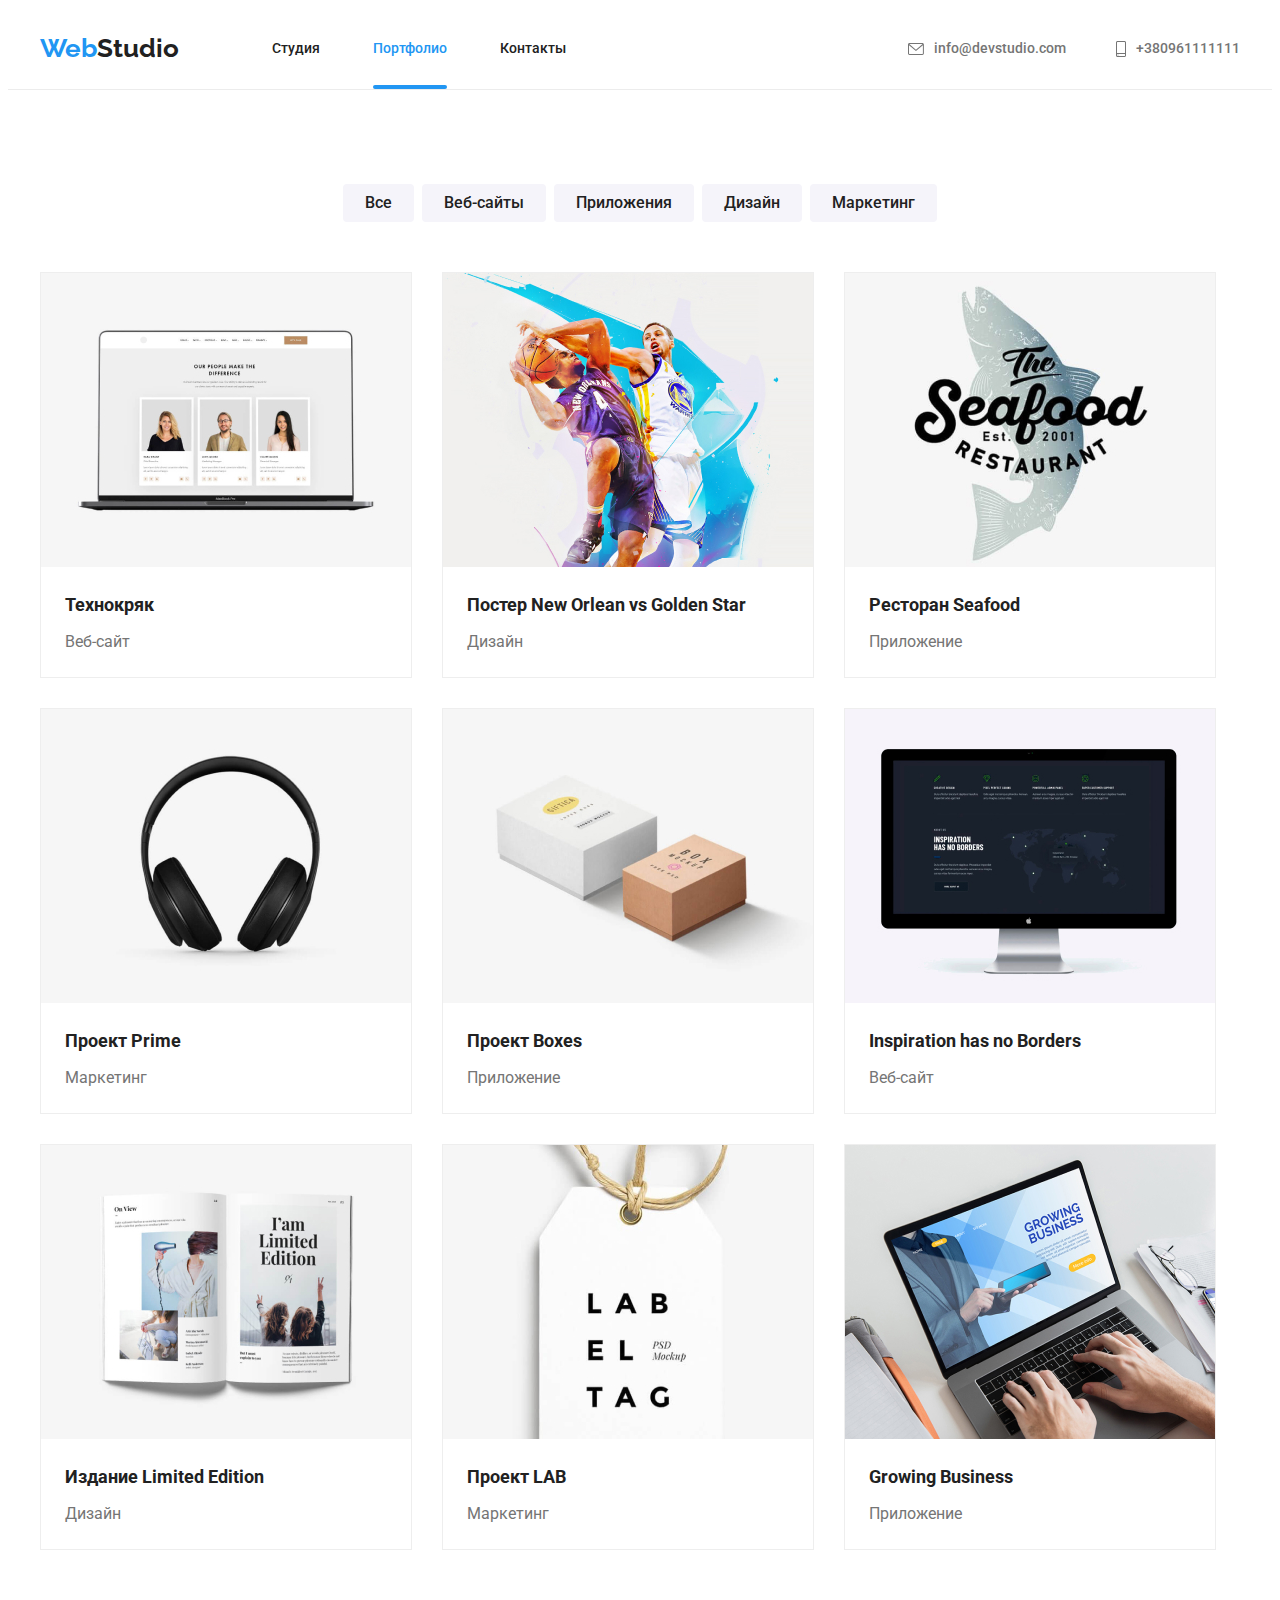
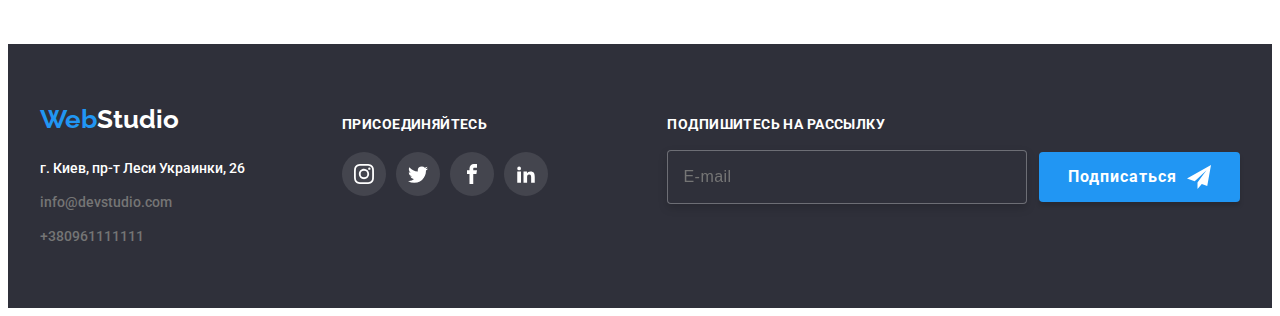
==== portfolio.html @ 66cafb32 "Исходные данные для ДЗ 7" ====
<!DOCTYPE html>
<html lang="en">
<head>
    <meta charset="UTF-8">
    <meta name="viewport" content="width=device-width, initial-scale=1.0">
    <title>Портфолио</title>
    <link 
      rel="stylesheet" href="https://cdnjs.cloudflare.com/ajax/libs/modern-normalize/1.0.0/modern-normalize.min.css"
      integrity="sha512-ISS7cAi1PEhQ8jnbJpJZMd29NlhNj4AWYyLOSp2CE/CsHxTCu+r+t0D2yoJudVrd0/8fTVPUVDzY5Tvli75u/g==" crossorigin="anonymous"
    />
    <link rel="preconnect" href="https://fonts.gstatic.com">
    <link href="https://fonts.googleapis.com/css2?family=Raleway:wght@700&family=Roboto:wght@400;500;700;900&display=swap" rel="stylesheet">
    <link rel="stylesheet" href="./css/style.css">
</head>
<body>
    <!--Шапка сайта с навигацией и контактной информацией-->
    <header class="header-type">
        <div class="container header-nav">
            <nav class="nav">    
                <a class="link-nostyle logo" href="./index.html">Web<span class="header-color">Studio</span></a> 
                 
              <ul class="ul-nostyle site-nav">
                  <li class="item"><a class="link-nostyle link-text" href="./index.html">Студия</a></li>
                  <li class="item"><a class="link-nostyle activ-page" href="#">Портфолио</a></li>
                  <li class="item"><a class="link-nostyle link-text" href="#">Контакты</a></li>
              </ul>
            </nav>
            <ul class="ul-nostyle contact-nav">
                <li class="item"><a class="link-nostyle contact-text" href="mailto:info@devstudio.com">
                                        <svg class="contact-icon" width=16 height=12>
                                           <use href="./images/symbol-defs.svg#icon-envelope"></use>
                                        </svg>
                                        <span>info@devstudio.com</span>    
                                  </a>
                </li>
                <li class="item"><a class="link-nostyle contact-text" href="tel:380961111111">
                                        <svg class="contact-icon" width=10 height=16>
                                          <use href="./images/symbol-defs.svg#icon-smartphone"></use>
                                       </svg>
                                            <span> +380961111111</span>
                                 </a>
                  </li>
             </ul>        
        </div>
  
      </header>
    <main>
        <!--Портфолио-->
        
      <section class="portfolio-cards">
          <div class="container">
               <h1 class="visually-hidden">Наше портфолио</h1>
               <ul class="ul-nostyle  filter-buttons">
                   <li class="filter-element"><button type="button" class="button secondary">Все</button></li>
                   <li class="filter-element"><button type="button" class="button secondary">Веб-сайты</button></li>
                   <li class="filter-element"><button type="button" class="button secondary">Приложения</button></li>
                   <li class="filter-element"><button type="button" class="button secondary">Дизайн</button></li>
                   <li class="filter-element"><button type="button" class="button secondary">Маркетинг</button></li>
               </ul>
        

               <ul class="ul-nostyle cards-container">
                   <li class="cards-element" >
                        <a href="#" class="cards-nostyle cards-link">
                          <div class="cards-position">
                           <img src="./images/portfolio/img01.jpg" alt="открытый ноутбук" width="370" height="294">               
                           <div class="overlay-portfolio">
                            <p class="cards-content">
                              Технокряк это современная площадка распространения коронавируса.
                              Компании используют эту платформу для цифрового шпионажа и атак на
                              защищенніе сервера конкурентов.
                            </p>
                           </div>
                       </div>  
                           <div class="cards-information">
                                <h2 class="title-text cards-title">Технокряк</h2>
                                <p class="cards-text">Веб-сайт</p>
                             </div>     
                        </a>
                    </li>



                    <li class="cards-element" >
                        <a href="#" class="cards-nostyle cards-link">
                          <div class="cards-position">
                            <img src="./images/portfolio/img02.jpg" alt="баскетболисты" width="370" height="294">                
                            <div class="overlay-portfolio">
                              <p class="cards-content">
                                Технокряк это современная площадка распространения коронавируса.
                                Компании используют эту платформу для цифрового шпионажа и атак на
                                защищенніе сервера конкурентов.
                              </p>
                             </div>
                         </div>               
                            <div class="cards-information">
                                 <h2 class="title-text cards-title">Постер New Orlean vs Golden Star</h2>
                                 <p class="cards-text">Дизайн</p>
                               </div>
                         </a>
                    </li>



                    <li class="cards-element" >
                        <a href="#" class="cards-nostyle cards-link">
                          <div class="cards-position">
                            <img src="./images/portfolio/img03.jpg" alt="картинка с рыбой" width="370" height="294">                
                            <div class="overlay-portfolio">
                              <p class="cards-content">
                                Технокряк это современная площадка распространения коронавируса.
                                Компании используют эту платформу для цифрового шпионажа и атак на
                                защищенніе сервера конкурентов.
                              </p>
                             </div>
                         </div>                              
                            <div class="cards-information">
                                  <h2 class="title-text cards-title">Ресторан Seafood</h2>
                                  <p class="cards-text">Приложение</p>
                               </div>
                        </a>
                    </li>

                    <li class="cards-element" >
                        <a href="#" class="cards-nostyle cards-link">
                          <div class="cards-position">
                            <img src="./images/portfolio/img04.jpg" alt="наушники" width="370" height="294">                
                            <div class="overlay-portfolio">
                              <p class="cards-content">
                                Технокряк это современная площадка распространения коронавируса.
                                Компании используют эту платформу для цифрового шпионажа и атак на
                                защищенніе сервера конкурентов.
                              </p>
                             </div>
                          </div>                          
                            <div class="cards-information">
                                  <h2 class="title-text cards-title">Проект Prime</h2>
                                  <p class="cards-text">Маркетинг</p>
                               </div>
                        </a>
                    </li>


                    <li class="cards-element" >
                        <a href="#" class="cards-nostyle cards-link">
                          <div class="cards-position">
                            <img src="./images/portfolio/img05.jpg" alt="коробочки" width="370" height="294">                
                            <div class="overlay-portfolio">
                              <p class="cards-content">
                                Технокряк это современная площадка распространения коронавируса.
                                Компании используют эту платформу для цифрового шпионажа и атак на
                                защищенніе сервера конкурентов.
                              </p>
                             </div>
                          </div>                  
                            <div class="cards-information">
                                <h2 class="title-text cards-title">Проект Boxes</h2>
                                <p class="cards-text">Приложение</p>
                             </div>
                        </a>
                    </li>

                    <li class="cards-element" >
                        <a href="#" class="cards-nostyle cards-link">
                           <div class="cards-position">
                            <img src="./images/portfolio/img06.jpg" alt="монитор" width="370" height="294">                
                            <div class="overlay-portfolio">
                              <p class="cards-content">
                                Технокряк это современная площадка распространения коронавируса.
                                Компании используют эту платформу для цифрового шпионажа и атак на
                                защищенніе сервера конкурентов.
                              </p>
                            </div>
                          </div>    
                            <div class="cards-information">
                                <h2 class="title-text cards-title">Inspiration has no Borders</h2>
                                <p class="cards-text">Веб-сайт</p>
                             </div>
                        </a>
                    </li>



                    <li class="cards-element" >
                       <a href="#" class="cards-nostyle  cards-link">
                          <div class="cards-position">
                            <img src="./images/portfolio/img07.jpg" alt="книга" width="370" height="294">                
                            <div class="overlay-portfolio">
                              <p class="cards-content">
                                Технокряк это современная площадка распространения коронавируса.
                                Компании используют эту платформу для цифрового шпионажа и атак на
                                защищенніе сервера конкурентов.
                              </p>
                            </div>
                          </div>              
                               <div class="cards-information">
                                   <h2 class="title-text cards-title">Издание Limited Edition</h2>
                                   <p class="cards-text">Дизайн</p>
                               </div>
                       </a>
                    </li>           
                    
                    <li class="cards-element" >
                        <a href="#" class="cards-nostyle cards-link">
                          <div class="cards-position">
                            <img src="./images/portfolio/img08.jpg" alt="бирка" width="370" height="294">                
                            <div class="overlay-portfolio">
                              <p class="cards-content">
                                Технокряк это современная площадка распространения коронавируса.
                                Компании используют эту платформу для цифрового шпионажа и атак на
                                защищенніе сервера конкурентов.
                              </p>
                            </div>
                          </div>    
                            <div class="cards-information">
                                <h2 class="title-text cards-title">Проект LAB</h2>
                                <p class="cards-text">Маркетинг</p>
                             </div>
                        </a>
                    </li>


                    <li class="cards-element" >
                        <a href="#" class="cards-nostyle cards-link">
                          <div class="cards-position">
                            <img src="./images/portfolio/img09.jpg" alt="клавиатура ноутбука" width="370" height="294">                
                            <div class="overlay-portfolio">
                              <p class="cards-content">
                                Технокряк это современная площадка распространения коронавируса.
                                Компании используют эту платформу для цифрового шпионажа и атак на
                                защищенніе сервера конкурентов.
                              </p>
                            </div>
                          </div>    
                            <div class="cards-information">
                                 <h2 class="title-text cards-title">Growing Business</h2>
                                 <p class="cards-text">Приложение</p>
                            </div>
                        </a>
                    </li>                
                          
               </ul>
            </div>
      </section>
    </main>
    <!--Подвал-->
    <footer class="footer-type">       
      <div class="container footer-contact">
        <div class="adress-container">
         <a  href="./index.html" class="link-footer logo logo-footer">Web<span class="footer-color">Studio</span></a>          
        
         <ul class="ul-nostyle">
           <li class="footer-element">
             <address>
               <a class="link-footer footer-text" href="#">г. Киев, пр-т Леси Украинки, 26</a>
             </address>        
           </li>
           <li class="footer-element">
             <a class="link-footer footer-contact-text" href="mailto:info@devstudio.com">info@devstudio.com</a>
           </li>
           <li class="footer-element">
             <a class="link-footer footer-contact-text" href="tel:380961111111">+380961111111</a>
           </li>
         </ul>
        </div>
        <div>
          <p class="footer-social-title">присоединяйтесь</p>
          <ul class="ul-nostyle social-list">
            <li class="social-element">
               <a href="#" class="link-nostyle social-button buton-footer">       
                 <svg class="buton-icon" >
                    <use href="./images/symbol-defs.svg#icon-instagram"></use>
                 </svg>              
               </a>
             </li>
            <li class="social-element">
                 <a href="#" class="link-nostyle social-button buton-footer">       
                   <svg class="buton-icon" >
                     <use href="./images/symbol-defs.svg#icon-twitter"></use>
                   </svg>              
                 </a>
             </li>
             <li class="social-element">
                 <a href="#" class="link-nostyle social-button buton-footer">       
                     <svg class="buton-icon" >
                        <use href="./images/symbol-defs.svg#icon-facebook"></use>
                     </svg>              
                </a>
             </li>
            <li class="social-element">
                 <a href="#" class="link-nostyle social-button buton-footer">       
                    <svg class="buton-icon" >
                       <use href="./images/symbol-defs.svg#icon-linkedin2"></use>
                     </svg>              
                 </a>
             </li>
          </ul>
        </div>
         <div class="mail-container">
          <p class="footer-mail-title">подпишитесь на рассылку</p>
          <form class="mail-list">
            <label for="email" class="email">
               <input class="mail-imput" type="email" name="email" id="email" placeholder="E-mail">
               
            </label>

            <button type="submit" class="button mail-button">
                        <span class="mail-button-text">Подписаться</span>
                        <svg class="mail-button-icon" width=24 height=24>
                          <use href="./images/symbol-defs.svg#send"></use>
                       </svg>
                      
            </button>
          </form>
        </div>
    </div>
     
    </footer>   
    
</body>
</html>
---- css/style.css ----
:root {
    /* CSS переменніе к тексту */
    --primary-text-color: #757575;
    --title-text-color: #212121;
    --accent-text-color: #2196F3;
    /* CSS переменніе к фону */
    --primary-color: #ffffff;
    --secondary-color: #F5F4FA;
    --hero-footer-color: #2f303a;   
    /* переменніе к шрифту */
    --primary-font: Roboto;
    --logo-font: Raleway;
    --reserve-font: sans-serif;
    --cubic: cubic-bezier(0.4, 0, 0.2, 1);
}
body {
    background-color: var(--primary-color);

    font-family: var(--primary-font), var(--reserve-font);
    font-weight: 400;
    font-size: 14px;
    line-height: 1.72;

    color: var(--primary-text-color);
}
                /* Отмена стилей списка */
.ul-nostyle {
    list-style: none;
    margin: 0;
    padding: 0;
}
                /* Отмена стилей ссілок */
.link-nostyle,
.link-footer {
    display: inline-block;
    text-decoration: none;
    margin: 0;
    padding: 0;

    transition: color 250ms var(--cubic), background-color 250ms var(--cubic);
 

    font-weight: 500;
    font-size: 14px;
    line-height: 1.14;
}
.link-nostyle:hover,
.link-nostyle:focus,
.link-footer:hover,
.link-footer:focus {
    color: var(--accent-text-color);
}

.link-nostyle {
    display: flex;
    align-items: center;
   
}

.cards-nostyle {
    text-decoration: none;
    color: var(--primary-text-color);
}


                /* Оформление цвета ссілки активной страниці */
.activ-page {
    color: var(--accent-text-color);
    padding: 32px 0;
}
.item .activ-page {
    position: relative;
}
.activ-page::after {
   
    position: absolute;
    bottom: 0;
    content: "";
    height: 4px;
    width: 100%;
    border-radius: 2px;
    
    background: var(--accent-text-color);
}
                /* Оформление логотипа */
.logo {
    margin-right: 93px;
    padding-top: 25px;
    padding-bottom: 25px; 
    font-weight: 700;
    font-size: 26px;
    line-height: 1.2;
    font-family: var(--logo-font),var(--reserve-font);
    color: var(--accent-text-color);
}
.logo-footer {
    padding-top: 0px;
    padding-bottom: 0px; 
    margin-bottom: 20px;
}

.header-color {
    color: var(--title-text-color);
}
.footer-color {
    color: var(--primary-color);
}
                /* Оформление header and footer */
.header-type {
    border-bottom: 1px solid #ececec;
    background-color: var(--primary-color);
}
.link-text {
    padding: 32px 0px;
    color: var(--title-text-color);
}
.contact-text {
    padding: 32px 0px;
    color:var(--primary-text-color)
}
.footer-contact-text {
    color:var(--primary-text-color)
}
.footer-type,
.hero-type  {
    background-color: var(--hero-footer-color);
}
.footer-type {
    padding: 60px 0px;
}
.footer-text {
    color: var(--primary-color);
}
address { font-style: normal; }

.footer-element {
    margin-bottom: 10px;
}
.footer-element:last-child {
    margin-bottom: 0px;
}

.item .link-text {
    position: relative;
}

.link-text:after {
    position: absolute;
    content: "";
    width: 100%;
    height: 4px;
    border-radius: 2px;
    left: 0;
    bottom: 0;
    background-color: var(--accent-text-color);
    transform: scale(0);
    transition: transform 250ms var(--cubic);
    /* opacity: 0; */
}
.link-text:hover::after,
.link-text:focus::after{
    transform: scale(1);
    /* opacity: 1; */
}

.mail-list {
    display: flex;
    align-items: center;
}
.email {
    display: flex;
    height: 50px;
    width: 360px;
    margin-right: 12px;
    align-items: center;
}
.mail-imput {
    height: 100%;
    width: 100%;
    margin: 0;
    padding-left: 15px;

    font-size: 16px;
    line-height: 1.25;
    letter-spacing: 0.03em;
    background-color: var(--hero-footer-color);
    border: 1px solid rgba(255, 255, 255, 0.3);
    border-radius: 4px;
    filter: drop-shadow(0px 4px 4px rgba(0, 0, 0, 0.15));
    color: rgba(255, 255, 255, 0.6);
}


/* Оформление заголовков */
.title-text {
    margin-top: 0px;
    margin-bottom: 0px;
    color: var(--title-text-color);
}
.container {
    margin: 0px auto; 
    padding: 0px 15px;

    width: 1200px;
}
img {
    display: block;
}

/* button CSS */
.button {
    display: inline-block;
    border: none;
    border-radius: 4px;
    font-family: inherit;
    color: #000000;
    background-color: var(--primary-color);
    transition: background-color 250ms var(--cubic), color 250ms var(--cubic),
    box-shadow 250ms var(--cubic);
    
}
.button.primary {

   padding: 10px 32px;
   
   
    background-color: var(--accent-text-color);

    font-weight: 700;
    font-size: 16px;
    line-height: 1.88;
    letter-spacing: 0.06em;

    color: var(--primary-color);
}
.button.secondary {
    padding: 6px 22px;
   background-color: var(--secondary-color);

   font-weight: 500;
   font-size: 16px;
   line-height: 1.62;

   text-align: center;

   color: var(--title-text-color);
}
.button:hover,
.button:focus {
    cursor: pointer;
    box-shadow: 0px 3px 1px rgba(0, 0, 0, 0.1),
    0px 1px 2px rgba(0, 0, 0, 0.08),
    0px 2px 2px rgba(0, 0, 0, 0.12);
    background-color: var(--accent-text-color);
    color: var(--primary-color);
}
.button.mail-button {
   display: flex;
   height: 50px;
   align-items: center;
    padding:0 29px;

    color: var(--primary-color);
    font-weight: 700;
    font-size: 16px;
    line-height: 1.88;
    letter-spacing: 0.06em;

    background-color: var(--accent-text-color);
    box-shadow: 0px 4px 4px rgba(0, 0, 0, 0.15);
    border-radius: 4px;
}

.mail-button-text {
    margin-right: 10px;
}
.mail-button-icon {
    fill: currentColor;
}



 /*Оформление сраниці Студия  */

 .hero-type {
     padding: 200px 0px;

    text-align: center;
   }
   
.hero-text {
    margin-top: 0;
    margin-bottom: 30px;

    font-weight: 900;
    font-size: 44px;
    line-height: 1.36;
    letter-spacing: 0.06em;
    text-transform: uppercase;
    color: var(--primary-color);

}
.overlay {
    height: 600px;
    max-width: 1600px;
    margin-left: auto;
    margin-right: auto;

    background-image: linear-gradient(
                         to right,
                         rgba(47,48,58, 0.4),
                         rgba(47, 48, 58, 0.4)
                         ),
                        url(../images/comando.jpg);

    background-repeat: no-repeat;
    background-position: center;
    background-size: cover;
}
.skils-type, 
.task-type {
    background-color: var(--primary-color);
}
.skils-type {
    padding: 94px 0px;
}
.task-type {
    padding-bottom: 94px;

}
.skils-title {
    margin-bottom: 10px;
    font-weight: 700;
    font-size: 14px;
    line-height: 1.14;

    text-transform: uppercase;
}
.task-img {
    position: relative;
   
}
.task-name {
    position: absolute;
    bottom: 0;
    left: 0;

    display: flex;
    height: 70px;
    width: 100%;
    margin: 0;
    padding: 0;
    justify-content: center;
    align-items: center;

    font-weight: 700;
    font-size: 14px;
    line-height: 1.143;
    letter-spacing: 0.03em;
    text-transform: uppercase;
    background-color: rgba(47, 48, 58, 0.8);
    color: var(--primary-color);
}

.task-title,
.person-title,
.clients-title {
    margin-bottom: 50px;
    text-align: center;

    font-weight: 700;
    font-size: 36px;
    line-height: 1.17;
    
}
.person-type {
    padding: 94px 0px;

    background-color: var(--secondary-color);
    
}

.name-text {
    margin-bottom: 10px;
    text-align: center;


    font-weight: 500;
    font-size: 16px;
    line-height: 1.19;

}
.person-work {
    margin-top: 0px;
    margin-bottom: 16px;

    text-align: center;

    font-size: 16px;
    line-height: 19px;
}

.visually-hidden {
    position: absolute;
    clip: rect(0 0 0 0);
    width: 1px;
    height: 1px;
    margin: -1px;

}
.nav {
display: flex;
align-items: center;
}
.site-nav .item {
    display: inline-block;
    margin-right: 50px;
}

.site-nav .item:last-child {
    margin-right: 0px;
}
.contact-nav {
    display: flex;
}
.contact-nav .item {
    margin-right: 50px;
}
.contact-nav .item:last-child {
    margin-right: 0px;
}

.header-nav {
    display: flex;
    align-items: center;
    justify-content: space-between;
}
.skils-text {
    margin: 0;
    letter-spacing: 0.03em;
}
.skils-container,
.task-list,
.person-list,
.list-clients {
    display: flex;
    justify-content: center;
}

.skils-element {
width: 270px;
margin-right: 30px;
}
.skils-element:last-child {
    margin-right: 0px;
}
.skils-element::before {
    display: block;
    content: "";
    height: 120px;
    margin-bottom: 30px;
    border-radius: 4px;
    background: var(--secondary-color);
    background-size: 70px;
    background-repeat: no-repeat;
    background-position: center;
   
}
.skils-element:nth-child(1)::before {
    background-image: url(../images/icons/antenna.svg);
}
.skils-element:nth-child(2)::before {
    background-image: url(../images/icons/clock.svg);
}
.skils-element:nth-child(3)::before {
    background-image: url(../images/icons/diagram.svg);
}
.skils-element:nth-child(4)::before {
    background-image: url(../images/icons/astronaut.svg);
}
.task-element {
    width: 370;
    margin-right: 30px;
}
.task-element:last-child {
    margin-right: 0px;
}
.person-information {
    padding: 30px 32px;
}
.person-element {
    width: 270px;
    margin-right: 30px;

    box-shadow: 0px 1px 3px rgba(0, 0, 0, 0.12),
                0px 1px 1px rgba(0, 0, 0, 0.14),
                0px 2px 1px rgba(0, 0, 0, 0.2);
    border-radius: 0px 0px 4px 4px;
    background-color: var(--primary-color);
}
.person-element:last-child {
    margin-right: 0px; 
}
.regular-clients {
    padding-top: 94px;
    padding-bottom: 94px;
    background-color: var(--primary-color);
}
.item-clients {
    display: flex;

    width: 170px;
    height: 90px;
    margin-right: 30px;
    border: 1px solid #AFB1B8;
    transition: border 250ms var(--cubic);
    
    color: #AFB1B8;
    border-radius: 4px;
}
.item-clients:last-child {
    margin-right: 0px;
}
.item-clients:hover,
.item-clients:focus {
    cursor: pointer;
    border: 1px solid var(--accent-text-color);
    color: var(--accent-text-color);
}
.logo-tipe {

    display: flex;
    justify-content: center;
    align-items: center;
    margin: 0px;
    padding: 0px;
    width: 100%;
    height: 100%;

    color: currentColor;    
}

.clients-logo,
.clients-logo:hover {
    fill: currentColor;
}


/* Оформление Портфолио */

.portfolio-cards {
    padding: 94px 0;
}

.cards-title {
    margin: 0px;
    padding: 0px;
    margin-bottom: 4px;

    font-weight: 700;
    font-size: 18px;
    line-height: 2.0;

}
.cards-text {
    margin: 0px;
    padding: 0px;

    font-size: 16px;
    line-height: 1.88;
}
.filter-buttons {
    display: flex;
    justify-content: center;
    margin-bottom: 50px;
}
.filter-element {
    margin-right: 8px;
}
.filter-element:last-child {
    margin-right: 0px;
}
.cards-container {
    display: flex;
    flex-wrap: wrap;
}
.cards-element {
    width: 370px;
    margin-right: 30px;
    margin-bottom: 30px;

    border: 1px solid #eeeeee;
    transition: box-shadow 250ms var(--cubic);

}
.cards-element:nth-child(3n) {
    margin-right: 0px;
}
.cards-element:nth-last-child(-n+3) {
    margin-bottom: 0px;
}

.cards-link {
    display: block;
    width: 100%;
    height: 100%;
}

.cards-element:hover,
.cards-nostyle.cards-link:focus {
    box-shadow: 0px 1px 1px rgba(0, 0, 0, 0.12),
                0px 4px 4px rgba(0, 0, 0, 0.06),
                1px 4px 6px rgba(0, 0, 0, 0.16);
    
}




.cards-information {
    padding: 20px 24px;
}

.cards-position {
    position: relative;
    overflow: hidden;
}

.overlay-portfolio {
    position: absolute;

  top: 0;
  left: 0;
    width: 100%;
    height: 100%;
    background-color:rgba(33, 150, 243, 0.9);
    transform: translateY(100%);
    transition: transform 250ms var(--cubic);
}

.cards-content {
    position: absolute;
    top: 0;
    left: 0;
    margin: 0;
    padding: 63px 24px;
  
    font-weight: 400;
    font-size: 18px;
    line-height: 1.556;
    letter-spacing: 0.03em;
    color: var(--primary-color);

}

.cards-element:hover .overlay-portfolio,
.cards-nostyle.cards-link:focus .overlay-portfolio {
    opacity: 1;
    transform: translateY(0);
}


/* кнопки соцсетей */
.social-content,
.social-list  {
    display: flex;
}
.social-button {
    display: flex;
    justify-content: center;
    align-items: center;
    padding: 0px;
    cursor: pointer;
    border: none;
    height: 100%;
    width: 100%;
    border-radius: 50%;
   color: #AFB1B8;
    background-color: var(--primary-color);
    fill: #AFB1B8;

}
.social-element {
    display: flex;
    margin-right: 10px;
    height: 44px;
    width: 44px;
}
.social-element:last-child {
    margin-right: 0px;
}
.buton-icon {
    width: 20px;
    height: 20px;
    fill: currentColor;
}
 .social-button:hover,
 .social-button:focus {
     color: var(--primary-color);
     background-color: var(--accent-text-color);
 }
 
 /* иконки почті и телефона */
 .contact-icon {
     margin-right: 10px;
     fill: currentColor;
 }
 /* Иконки футера */

 .adress-container {
     margin-right: 70px;
 }
 .mail-container {
     margin-left: auto;
 }
 .footer-contact {
     display: flex;
 }
 .footer-social-title,
 .footer-mail-title    {
     margin: 12px 0px 20px;

    font-weight: 700;
    font-size: 14px;
    line-height: 1.143;
    letter-spacing: 0.03em;
    text-transform: uppercase;

    color: var(--primary-color);
     
 }
 .buton-footer {  
     background-color: rgba(255, 255,255, .1);
     color: var(--primary-color);
 }

 /* Окно рассылки */




 /* Модальное окно и бекдроп */


.backdrop {
    position: fixed;
    top: 0;
    left: 0;
    height: 100%;
    width: 100%;
    opacity: 1;
    background-color: rgba(0, 0, 0, 0.2);
    transition: opacity 250ms var(--cubic);

}
.backdrop.is-hidden {
    opacity: 0;
    pointer-events: none;
}
.backdrop .is-hidden .modal {
    transform: translate(-50%, -50%) scale(0.6);
}
.modal {
    position: absolute;
    left: 50%;
    top: 50%;

    width: 528px;
    height: 581px;
    padding: 40px;

    border-radius: 4px;
    box-shadow:  0px 1px 3px rgba(0, 0, 0, 0.12),
                 0px 1px 1px rgba(0, 0, 0, 0.14), 
                 0px 2px 1px rgba(0, 0, 0, 0.2);;
    background-color: var(--primary-color);
    transform: translate(-50%, -50%) scale(1);
    transition: transform 250ms var(--cubic);
    
}
.apply-form {
    width: 100%;
    /* border: 1px solid tomato; */
    margin-left: auto;
    margin-right: auto;
}
.form-field {
    display: flex;
    flex-direction: column;
    margin-bottom: 10px;
    width: 100%;
  
}
.form-field input {
    width: 100%;
    margin: 0;
    padding: 12px 16px 12px 42px;
    border: 1px solid rgba(33, 33, 33, 0.2);
    border-radius: 4px;
    transition:  border 250ms var(--cubic);
}
textarea {
    resize: none;
}

.form-field textarea {
    width: 100%;
    margin: 0;
    padding: 12px 16px;
    border: 1px solid rgba(33, 33, 33, 0.2);
    border-radius: 4px;
}

.entry-field {
    position: relative;
}
.field-icon {
    position: absolute;
    left: 12px;
    top: 50%;
    transform: translateY(-50%);
    width: 18px;
    height: 18px;
    fill: currentColor;
    transition:  fill 250ms var(--cubic);
}
.form-field input:hover,
.form-field input:focus,
.form-field textarea:hover,
.form-field textarea:focus {
    cursor: pointer;
    border: 1px solid var(--accent-text-color);

}
.form-field input:hover+.field-icon,
.form-field input:focus+.field-icon {
    fill: var(--accent-text-color);
}
/* Оформление  чекбокса */


.contract-link {
    color: var(--accent-text-color);
}

.checkbox-container{
    display: flex;
    position: relative;
    margin-top: 20px;
    margin-bottom: 30px;
}
.checkbox {
    position: absolute;
    /* -webkit-appearance: none;
    -moz-appearance: none;
    appearance: none; */
    width: 1px;
    height: 1px;
    margin: -1px;
    border: 0;
    padding: 0;
    clip: rect(0 0 0 0);
    overflow: hidden;
}
.label {
    display: flex;
    margin-left: auto;
    margin-right: auto;
    padding-left: 8px;
}
/* .checkbox:focus+.label::after, */
.label::after {
    position: absolute;
    left: 12px;
    top: 50%;  
    transform: translateY(-50%);
    content: "";
    width: 16px;
    height:16px;
    background-color: var(--primary-color);
    border: 2px solid var(--title-text-color);
    border-radius: 4px;
}
.checkbox:checked+.label::after,
.checkbox:checked:focus+.label::after {
    background-color: var(--accent-text-color);
    border: var(--accent-text-color);
    background-image: url(../images/icons/icon-check.svg);
    background-size: contain;
    background-origin: border-box;
}

.checkbox:focus+.label::after {
     border: 2px solid var(--accent-text-color);
}

/*  END Оформление  чекбокса END */


.modal-title {
    margin: 0 0 12px ;
    font-weight: 700;
    font-size: 20px;
    line-height: 1.15;
    text-align: center;
    letter-spacing: 0.03em;
    color: var(--title-text-color);

}
.label-text {
    margin-bottom: 4px;
    font-size: 12px;
    line-height: 1.167;
    letter-spacing: 0.01em;
}
textarea::placeholder {
    color: rgba(117, 117, 117, 0.5);
}

.form-button {
    margin-left: auto;
    margin-right: auto;
    padding: 10px 55px;

    font-weight: 700;
    font-size: 16px;
    line-height: 1.875;
    letter-spacing: 0.06em;

    box-shadow: 0px 4px 4px rgba(0, 0, 0, 0.15);
    background-color: var(--accent-text-color);
    color: var(--primary-color);

}
.button.form-button:hover,
.button.form-button:focus {
    background-color: #188CE8;
}


/* Кнопка модального окна */

.modal-button {
    position: absolute;
    top: 8px;
    right: 8px;
    display: flex;
    justify-content: center;
    align-items: center;
    padding: 0px;
    transition: color 250ms var(--cubic), border 250ms var(--cubic);

    cursor: pointer;
    width: 31px;
    height: 31px;
    border: 1px solid rgba(0, 0, 0, 0.1);
    border-radius: 50%;
    color: var(--title-text-color);
    background-color: var(--primary-color);
}

.modal-button:hover,
.modal-button:focus {
  
   color: var(--accent-text-color);
}
.cross,
.cross :hover {
    fill: currentColor;
}

/* #icon-check--- id для галочки  */
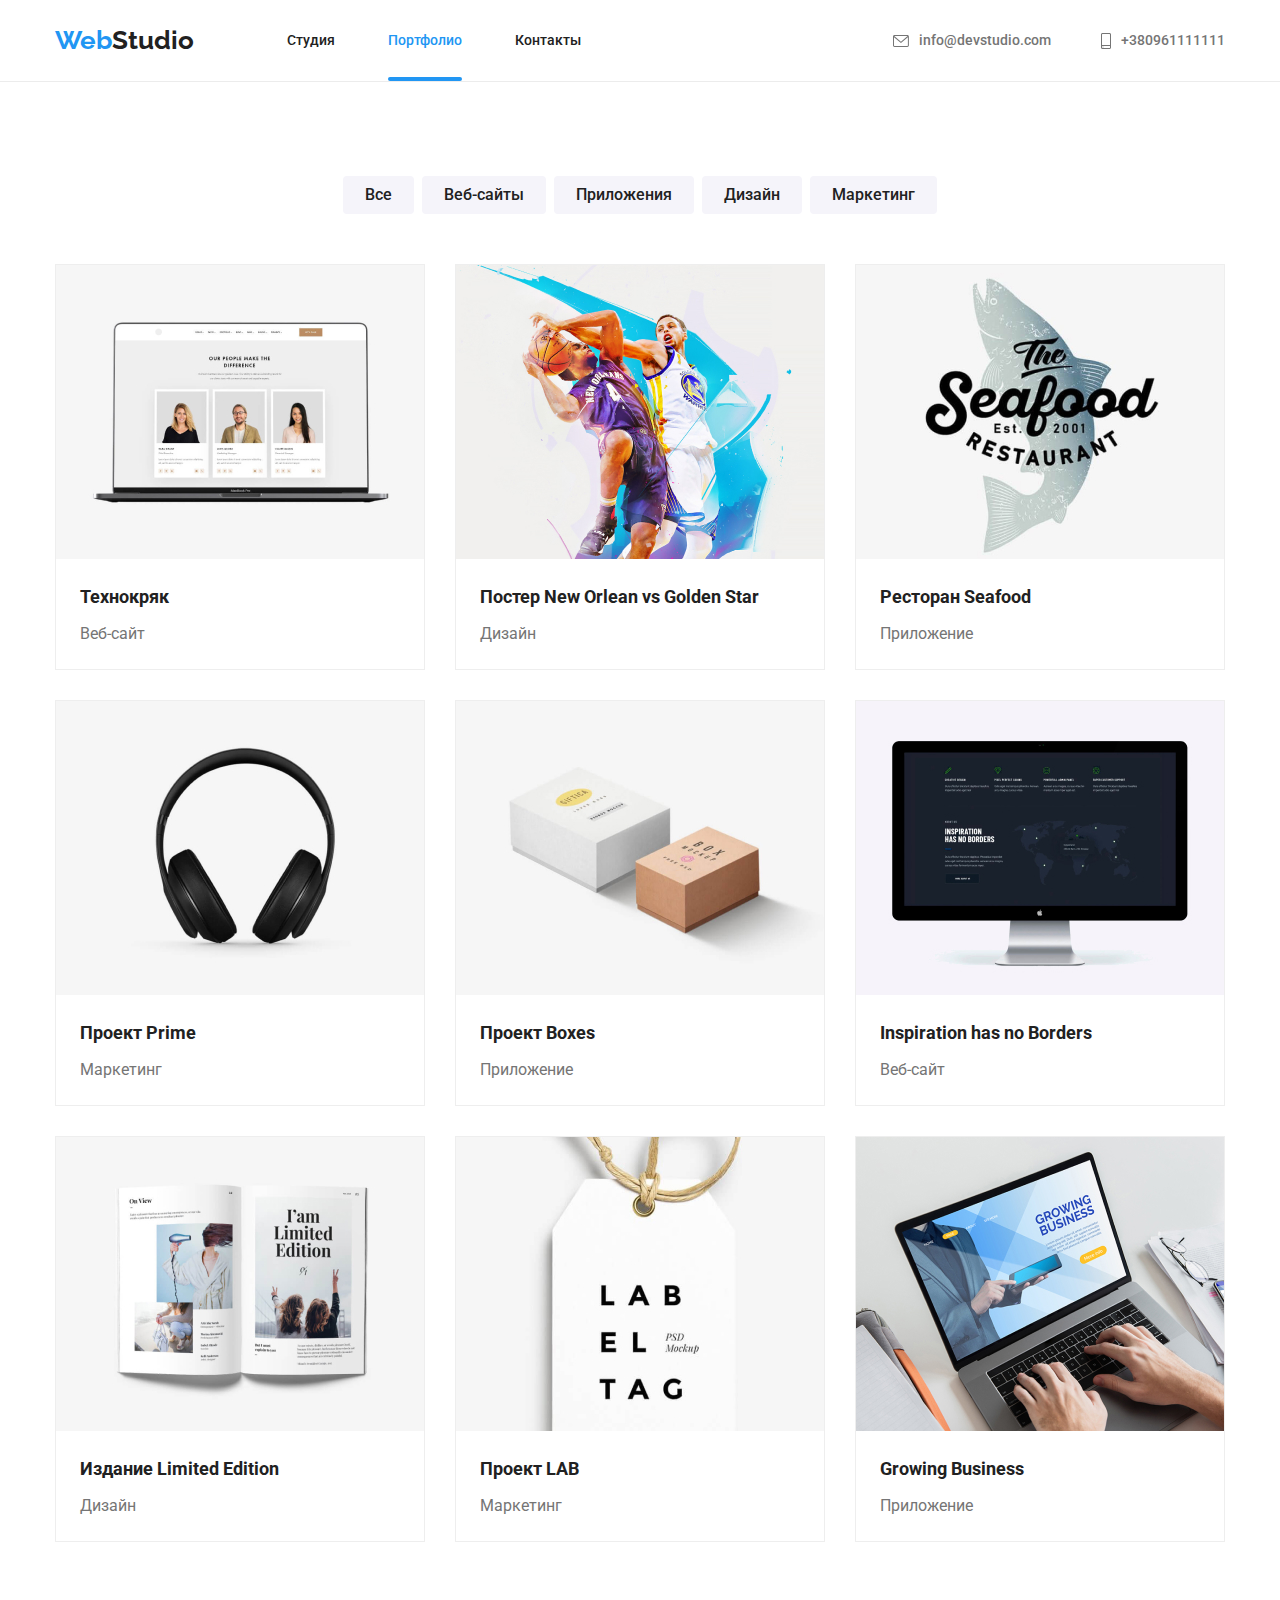
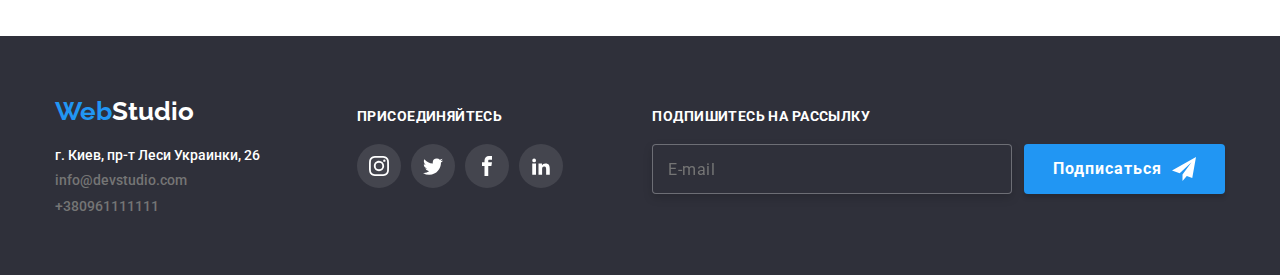
==== commit be6486dc: "Нарезает scss файлы" ====
--- a/portfolio.html
+++ b/portfolio.html
@@ -4,13 +4,13 @@
     <meta charset="UTF-8">
     <meta name="viewport" content="width=device-width, initial-scale=1.0">
     <title>Портфолио</title>
-    <link 
+    <!-- <link 
       rel="stylesheet" href="https://cdnjs.cloudflare.com/ajax/libs/modern-normalize/1.0.0/modern-normalize.min.css"
       integrity="sha512-ISS7cAi1PEhQ8jnbJpJZMd29NlhNj4AWYyLOSp2CE/CsHxTCu+r+t0D2yoJudVrd0/8fTVPUVDzY5Tvli75u/g==" crossorigin="anonymous"
-    />
+    /> -->
     <link rel="preconnect" href="https://fonts.gstatic.com">
     <link href="https://fonts.googleapis.com/css2?family=Raleway:wght@700&family=Roboto:wght@400;500;700;900&display=swap" rel="stylesheet">
-    <link rel="stylesheet" href="./css/style.css">
+    <link rel="stylesheet" href="./css/main.min.css">
 </head>
 <body>
     <!--Шапка сайта с навигацией и контактной информацией-->
--- a/css/main.min.css
+++ b/css/main.min.css
@@ -0,0 +1,2 @@
+/*! modern-normalize v1.0.0 | MIT License | https://github.com/sindresorhus/modern-normalize */*,*::before,*::after{-webkit-box-sizing:border-box;box-sizing:border-box}:root{-moz-tab-size:4;-o-tab-size:4;tab-size:4}html{line-height:1.15;-webkit-text-size-adjust:100%}body{margin:0}body{font-family:system-ui,-apple-system,"Segoe UI",Roboto,Helvetica,Arial,sans-serif,"Apple Color Emoji","Segoe UI Emoji"}hr{height:0;color:inherit}abbr[title]{-webkit-text-decoration:underline dotted;text-decoration:underline dotted}b,strong{font-weight:bolder}code,kbd,samp,pre{font-family:ui-monospace, SFMono-Regular, Consolas, 'Liberation Mono', Menlo, monospace;font-size:1em}small{font-size:80%}sub,sup{font-size:75%;line-height:0;position:relative;vertical-align:baseline}sub{bottom:-0.25em}sup{top:-0.5em}table{text-indent:0;border-color:inherit}button,input,optgroup,select,textarea{font-family:inherit;font-size:100%;line-height:1.15;margin:0}button,select{text-transform:none}button,[type='button'],[type='reset'],[type='submit']{-webkit-appearance:button}::-moz-focus-inner{border-style:none;padding:0}:-moz-focusring{outline:1px dotted ButtonText}:-moz-ui-invalid{box-shadow:none}legend{padding:0}progress{vertical-align:baseline}::-webkit-inner-spin-button,::-webkit-outer-spin-button{height:auto}[type='search']{-webkit-appearance:textfield;outline-offset:-2px}::-webkit-search-decoration{-webkit-appearance:none}::-webkit-file-upload-button{-webkit-appearance:button;font:inherit}summary{display:list-item}.ul-nostyle{list-style:none;margin:0;padding:0}img{display:block}.link-nostyle{display:inline-block;text-decoration:none;margin:0;padding:0;-webkit-transition:color 250ms cubic-bezier(0.4, 0, 0.2, 1),background-color 250ms cubic-bezier(0.4, 0, 0.2, 1);transition:color 250ms cubic-bezier(0.4, 0, 0.2, 1),background-color 250ms cubic-bezier(0.4, 0, 0.2, 1);font-weight:500;font-size:14px;line-height:1.14}.link-nostyle:hover,.link-nostyle:focus{color:#2196F3}.link-footer{display:-webkit-box;display:-ms-flexbox;display:flex;-webkit-box-align:center;-ms-flex-align:center;align-items:center;text-decoration:none;margin:0;padding:0;-webkit-transition:color 250ms cubic-bezier(0.4, 0, 0.2, 1),background-color 250ms cubic-bezier(0.4, 0, 0.2, 1);transition:color 250ms cubic-bezier(0.4, 0, 0.2, 1),background-color 250ms cubic-bezier(0.4, 0, 0.2, 1);font-weight:500;font-size:14px;line-height:1.14}.link-footer:hover,.link-footer:focus{color:#2196F3}.cards-nostyle{text-decoration:none;color:#757575}body{font-family:Roboto,sans-serif;font-weight:400;font-size:14px;line-height:1.72;color:#757575;background-color:#fff}.visually-hidden{position:absolute;clip:rect(0 0 0 0);width:1px;height:1px;margin:-1px}.activ-page{color:#2196F3;padding:32px 0}.item .activ-page{position:relative}.activ-page::after{position:absolute;bottom:0;left:0;content:"";height:4px;width:100%;border-radius:2px;background:#2196F3}.logo{margin-right:93px;padding-top:25px;padding-bottom:25px;font-weight:700;font-size:26px;line-height:1.2;font-family:Raleway,sans-serif;color:#2196F3}.logo-footer{padding-top:0px;padding-bottom:0px;margin-bottom:20px}.header-color{color:#212121}.footer-color{color:#fff}.container{margin:0px auto;padding:0px 15px;width:1200px}.title-text{margin-top:0px;margin-bottom:0px;color:#212121}.button{display:inline-block;border:none;border-radius:4px;font-family:inherit;color:#000000;background-color:#fff;-webkit-transition:background-color 250ms cubic-bezier(0.4, 0, 0.2, 1),color 250ms cubic-bezier(0.4, 0, 0.2, 1),-webkit-box-shadow 250ms cubic-bezier(0.4, 0, 0.2, 1);transition:background-color 250ms cubic-bezier(0.4, 0, 0.2, 1),color 250ms cubic-bezier(0.4, 0, 0.2, 1),-webkit-box-shadow 250ms cubic-bezier(0.4, 0, 0.2, 1);transition:background-color 250ms cubic-bezier(0.4, 0, 0.2, 1),color 250ms cubic-bezier(0.4, 0, 0.2, 1),box-shadow 250ms cubic-bezier(0.4, 0, 0.2, 1);transition:background-color 250ms cubic-bezier(0.4, 0, 0.2, 1),color 250ms cubic-bezier(0.4, 0, 0.2, 1),box-shadow 250ms cubic-bezier(0.4, 0, 0.2, 1),-webkit-box-shadow 250ms cubic-bezier(0.4, 0, 0.2, 1)}.button.primary{padding:10px 32px;background-color:#2196F3;font-weight:700;font-size:16px;line-height:1.88;letter-spacing:0.06em;color:#fff}.button.secondary{padding:6px 22px;background-color:#F5F4FA;font-weight:500;font-size:16px;line-height:1.62;text-align:center;color:#212121}.button:hover,.button:focus,.button.secondary:hover,.button.secondary:focus{cursor:pointer;outline:none;-webkit-box-shadow:0px 3px 1px rgba(0,0,0,0.1),0px 1px 2px rgba(0,0,0,0.08),0px 2px 2px rgba(0,0,0,0.12);box-shadow:0px 3px 1px rgba(0,0,0,0.1),0px 1px 2px rgba(0,0,0,0.08),0px 2px 2px rgba(0,0,0,0.12);background-color:#2196F3;color:#fff}.mail-button{display:-webkit-box;display:-ms-flexbox;display:flex;height:50px;-webkit-box-align:center;-ms-flex-align:center;align-items:center;padding:0 29px;color:#fff;font-weight:700;font-size:16px;line-height:1.88;letter-spacing:0.06em;background-color:#2196F3;-webkit-box-shadow:0px 4px 4px rgba(0,0,0,0.15);box-shadow:0px 4px 4px rgba(0,0,0,0.15);border-radius:4px}.mail-button-text{margin-right:10px}.mail-button-icon{fill:currentColor}.form-button{margin-left:auto;margin-right:auto;padding:10px 55px;font-weight:700;font-size:16px;line-height:1.875;letter-spacing:0.06em;-webkit-box-shadow:0px 4px 4px rgba(0,0,0,0.15);box-shadow:0px 4px 4px rgba(0,0,0,0.15);background-color:#2196F3;color:#fff}.button.form-button:hover,.button.form-button:focus{background-color:#188CE8}.modal-button{position:absolute;top:8px;right:8px;display:-webkit-box;display:-ms-flexbox;display:flex;-webkit-box-pack:center;-ms-flex-pack:center;justify-content:center;-webkit-box-align:center;-ms-flex-align:center;align-items:center;padding:0px;-webkit-transition:color 250ms cubic-bezier(0.4, 0, 0.2, 1),border 250ms cubic-bezier(0.4, 0, 0.2, 1);transition:color 250ms cubic-bezier(0.4, 0, 0.2, 1),border 250ms cubic-bezier(0.4, 0, 0.2, 1);cursor:pointer;width:31px;height:31px;border:1px solid rgba(0,0,0,0.1);border-radius:50%;color:#212121;background-color:#fff}.modal-button:hover,.modal-button:focus{color:#2196F3}.cross,.cross :hover{fill:currentColor}.social-button{display:-webkit-box;display:-ms-flexbox;display:flex;-webkit-box-pack:center;-ms-flex-pack:center;justify-content:center;-webkit-box-align:center;-ms-flex-align:center;align-items:center;padding:0px;cursor:pointer;border:none;height:100%;width:100%;border-radius:50%;color:#AFB1B8;background-color:#fff;fill:#AFB1B8}.social-button:hover,.social-button:focus{color:#fff;background-color:#2196F3}.social-element{display:-webkit-box;display:-ms-flexbox;display:flex;margin-right:10px;height:44px;width:44px}.social-element:last-child{margin-right:0px}.buton-icon{width:20px;height:20px;fill:currentColor}.nav{display:-webkit-box;display:-ms-flexbox;display:flex;-webkit-box-align:center;-ms-flex-align:center;align-items:center}.header-nav{display:-webkit-box;display:-ms-flexbox;display:flex;-webkit-box-align:center;-ms-flex-align:center;align-items:center;-webkit-box-pack:justify;-ms-flex-pack:justify;justify-content:space-between}.site-nav .item{display:inline-block;margin-right:50px}.site-nav .item:last-child{margin-right:0px}.contact-nav{display:-webkit-box;display:-ms-flexbox;display:flex}.contact-nav .item{margin-right:50px}.contact-nav .item:last-child{margin-right:0px}.header-type{border-bottom:1px solid #ececec;background-color:#fff}.link-text{padding:32px 0px;color:#212121}.contact-text{display:-webkit-box;display:-ms-flexbox;display:flex;-webkit-box-align:center;-ms-flex-align:center;align-items:center;padding:32px 0px;color:#757575}.item .link-text{position:relative}.link-text:after{position:absolute;content:"";width:100%;height:4px;border-radius:2px;left:0;bottom:0;background-color:#2196F3;-webkit-transform:scale(0);transform:scale(0);-webkit-transition:-webkit-transform 250ms cubic-bezier(0.4, 0, 0.2, 1);transition:-webkit-transform 250ms cubic-bezier(0.4, 0, 0.2, 1);transition:transform 250ms cubic-bezier(0.4, 0, 0.2, 1);transition:transform 250ms cubic-bezier(0.4, 0, 0.2, 1), -webkit-transform 250ms cubic-bezier(0.4, 0, 0.2, 1)}.link-text:hover::after,.link-text:focus::after{-webkit-transform:scale(1);transform:scale(1)}.contact-icon{margin-right:10px;fill:currentColor}.footer-contact-text{color:#757575}.footer-type{padding:60px 0px;background-color:#2f303a}.footer-text{color:#fff}address{font-style:normal}.footer-element{margin-bottom:10px}.footer-element:last-child{margin-bottom:0px}.mail-list{display:-webkit-box;display:-ms-flexbox;display:flex;-webkit-box-align:center;-ms-flex-align:center;align-items:center}.email{display:-webkit-box;display:-ms-flexbox;display:flex;height:50px;width:360px;margin-right:12px;-webkit-box-align:center;-ms-flex-align:center;align-items:center}.mail-imput{height:100%;width:100%;margin:0;padding-left:15px;font-size:16px;line-height:1.25;letter-spacing:0.03em;background-color:#2f303a;border:1px solid rgba(255,255,255,0.3);border-radius:4px;-webkit-filter:drop-shadow(0px 4px 4px rgba(0,0,0,0.15));filter:drop-shadow(0px 4px 4px rgba(0,0,0,0.15));color:rgba(255,255,255,0.6)}.adress-container{margin-right:70px}.mail-container{margin-left:auto}.footer-contact{display:-webkit-box;display:-ms-flexbox;display:flex}.footer-social-title,.footer-mail-title{margin:12px 0px 20px;font-weight:700;font-size:14px;line-height:1.143;letter-spacing:0.03em;text-transform:uppercase;color:#fff}.social-list{display:-webkit-box;display:-ms-flexbox;display:flex}.buton-footer{background-color:rgba(255,255,255,0.1);color:#fff}.hero-type{padding:200px 0px;background-color:#2f303a;text-align:center}.hero-text{margin-top:0;margin-bottom:30px;font-weight:900;font-size:44px;line-height:1.36;letter-spacing:0.06em;text-transform:uppercase;color:#fff}.overlay{height:600px;max-width:1600px;margin-left:auto;margin-right:auto;background-image:-webkit-gradient(linear, left top, right top, from(rgba(47,48,58,0.4)), to(rgba(47,48,58,0.4))),url(../images/comando.jpg);background-image:linear-gradient(to right, rgba(47,48,58,0.4), rgba(47,48,58,0.4)),url(../images/comando.jpg);background-repeat:no-repeat;background-position:center;background-size:cover}.skils-type,.task-type{background-color:#fff}.skils-container,.task-list,.person-list,.list-clients{display:-webkit-box;display:-ms-flexbox;display:flex;-webkit-box-pack:center;-ms-flex-pack:center;justify-content:center}.skils-type{padding:94px 0px}.skils-title{margin-bottom:10px;font-weight:700;font-size:14px;line-height:1.14;text-transform:uppercase}.skils-text{margin:0;letter-spacing:0.03em}.skils-element{width:270px;margin-right:30px}.skils-element:last-child{margin-right:0px}.skils-element::before{display:block;content:"";height:120px;margin-bottom:30px;border-radius:4px;background:#F5F4FA;background-size:70px;background-repeat:no-repeat;background-position:center}.skils-element:nth-child(1)::before{background-image:url(../images/icons/antenna.svg)}.skils-element:nth-child(2)::before{background-image:url(../images/icons/clock.svg)}.skils-element:nth-child(3)::before{background-image:url(../images/icons/diagram.svg)}.skils-element:nth-child(4)::before{background-image:url(../images/icons/astronaut.svg)}.task-type{padding-bottom:94px}.task-img{position:relative}.task-name{position:absolute;bottom:0;left:0;display:-webkit-box;display:-ms-flexbox;display:flex;height:70px;width:100%;margin:0;padding:0;-webkit-box-pack:center;-ms-flex-pack:center;justify-content:center;-webkit-box-align:center;-ms-flex-align:center;align-items:center;font-weight:700;font-size:14px;line-height:1.143;letter-spacing:0.03em;text-transform:uppercase;background-color:rgba(47,48,58,0.8);color:#fff}.task-element{width:370;margin-right:30px}.task-element:last-child{margin-right:0px}.task-title,.person-title,.clients-title{margin-bottom:50px;text-align:center;font-weight:700;font-size:36px;line-height:1.17}.person-type{padding:94px 0px;background-color:#F5F4FA}.name-text{margin-bottom:10px;text-align:center;font-weight:500;font-size:16px;line-height:1.19}.person-work{margin-top:0px;margin-bottom:16px;text-align:center;font-size:16px;line-height:19px}.person-information{padding:30px 32px}.person-element{width:270px;margin-right:30px;-webkit-box-shadow:0px 1px 3px rgba(0,0,0,0.12),0px 1px 1px rgba(0,0,0,0.14),0px 2px 1px rgba(0,0,0,0.2);box-shadow:0px 1px 3px rgba(0,0,0,0.12),0px 1px 1px rgba(0,0,0,0.14),0px 2px 1px rgba(0,0,0,0.2);border-radius:0px 0px 4px 4px;background-color:#fff}.person-element:last-child{margin-right:0px}.regular-clients{padding-top:94px;padding-bottom:94px;background-color:#fff}.item-clients{display:-webkit-box;display:-ms-flexbox;display:flex;width:170px;height:90px;margin-right:30px;border:1px solid #AFB1B8;-webkit-transition:border 250ms cubic-bezier(0.4, 0, 0.2, 1);transition:border 250ms cubic-bezier(0.4, 0, 0.2, 1);color:#AFB1B8;border-radius:4px}.item-clients:last-child{margin-right:0px}.item-clients:hover,.item-clients:focus{cursor:pointer;border:1px solid #2196F3;color:#2196F3}.logo-tipe{display:-webkit-box;display:-ms-flexbox;display:flex;-webkit-box-pack:center;-ms-flex-pack:center;justify-content:center;-webkit-box-align:center;-ms-flex-align:center;align-items:center;margin:0px;padding:0px;width:100%;height:100%;color:currentColor}.clients-logo,.clients-logo:hover{fill:currentColor}.portfolio-cards{padding:94px 0}.cards-title{margin:0px;padding:0px;margin-bottom:4px;font-weight:700;font-size:18px;line-height:2.0}.cards-text{margin:0px;padding:0px;font-size:16px;line-height:1.88}.filter-buttons{display:-webkit-box;display:-ms-flexbox;display:flex;-webkit-box-pack:center;-ms-flex-pack:center;justify-content:center;margin-bottom:50px}.filter-element{margin-right:8px}.filter-element:last-child{margin-right:0px}.cards-container{display:-webkit-box;display:-ms-flexbox;display:flex;-ms-flex-wrap:wrap;flex-wrap:wrap}.cards-element{width:370px;margin-right:30px;margin-bottom:30px;border:1px solid #eeeeee;-webkit-transition:-webkit-box-shadow 250ms var(--cubic);transition:-webkit-box-shadow 250ms var(--cubic);transition:box-shadow 250ms var(--cubic);transition:box-shadow 250ms var(--cubic), -webkit-box-shadow 250ms var(--cubic)}.cards-element:nth-child(3n){margin-right:0px}.cards-element:nth-last-child(-n+3){margin-bottom:0px}.cards-link{display:block;width:100%;height:100%}.cards-element:hover,.cards-nostyle.cards-link:focus{-webkit-box-shadow:0px 1px 1px rgba(0,0,0,0.12),0px 4px 4px rgba(0,0,0,0.06),1px 4px 6px rgba(0,0,0,0.16);box-shadow:0px 1px 1px rgba(0,0,0,0.12),0px 4px 4px rgba(0,0,0,0.06),1px 4px 6px rgba(0,0,0,0.16)}.cards-information{padding:20px 24px}.cards-position{position:relative;overflow:hidden}.overlay-portfolio{position:absolute;top:0;left:0;width:100%;height:100%;background-color:rgba(33,150,243,0.9);-webkit-transform:translateY(100%);transform:translateY(100%);-webkit-transition:-webkit-transform 250ms cubic-bezier(0.4, 0, 0.2, 1);transition:-webkit-transform 250ms cubic-bezier(0.4, 0, 0.2, 1);transition:transform 250ms cubic-bezier(0.4, 0, 0.2, 1);transition:transform 250ms cubic-bezier(0.4, 0, 0.2, 1), -webkit-transform 250ms cubic-bezier(0.4, 0, 0.2, 1)}.cards-content{position:absolute;top:0;left:0;margin:0;padding:63px 24px;font-weight:400;font-size:18px;line-height:1.556;letter-spacing:0.03em;color:#fff}.cards-element:hover .overlay-portfolio,.cards-nostyle.cards-link:focus .overlay-portfolio{opacity:1;-webkit-transform:translateY(0);transform:translateY(0)}.backdrop{position:fixed;top:0;left:0;height:100%;width:100%;opacity:1;background-color:rgba(0,0,0,0.2);-webkit-transition:opacity 250ms cubic-bezier(0.4, 0, 0.2, 1);transition:opacity 250ms cubic-bezier(0.4, 0, 0.2, 1)}.backdrop.is-hidden{opacity:0;pointer-events:none}.modal{position:absolute;left:50%;top:50%;width:528px;height:581px;padding:40px;border-radius:4px;-webkit-box-shadow:0px 1px 3px rgba(0,0,0,0.12),0px 1px 1px rgba(0,0,0,0.14),0px 2px 1px rgba(0,0,0,0.2);box-shadow:0px 1px 3px rgba(0,0,0,0.12),0px 1px 1px rgba(0,0,0,0.14),0px 2px 1px rgba(0,0,0,0.2);background-color:#fff;-webkit-transform:translate(-50%, -50%) scale(1);transform:translate(-50%, -50%) scale(1);-webkit-transition:-webkit-transform 250ms cubic-bezier(0.4, 0, 0.2, 1);transition:-webkit-transform 250ms cubic-bezier(0.4, 0, 0.2, 1);transition:transform 250ms cubic-bezier(0.4, 0, 0.2, 1);transition:transform 250ms cubic-bezier(0.4, 0, 0.2, 1), -webkit-transform 250ms cubic-bezier(0.4, 0, 0.2, 1)}.apply-form{width:100%;margin-left:auto;margin-right:auto}.modal-title{margin:0 0 12px;font-weight:700;font-size:20px;line-height:1.15;text-align:center;letter-spacing:0.03em;color:#212121}.label-text{margin-bottom:4px;font-size:12px;line-height:1.167;letter-spacing:0.01em}.form-field{display:-webkit-box;display:-ms-flexbox;display:flex;-webkit-box-orient:vertical;-webkit-box-direction:normal;-ms-flex-direction:column;flex-direction:column;margin-bottom:10px;width:100%}.form-field input{width:100%;margin:0;padding:12px 16px 12px 42px;border:1px solid rgba(33,33,33,0.2);border-radius:4px;-webkit-transition:border 250ms cubic-bezier(0.4, 0, 0.2, 1);transition:border 250ms cubic-bezier(0.4, 0, 0.2, 1)}.form-field textarea{resize:none}.form-field textarea{width:100%;margin:0;padding:12px 16px;border:1px solid rgba(33,33,33,0.2);border-radius:4px}textarea::-webkit-input-placeholder{color:rgba(117,117,117,0.5)}textarea:-ms-input-placeholder{color:rgba(117,117,117,0.5)}textarea::-ms-input-placeholder{color:rgba(117,117,117,0.5)}textarea::placeholder{color:rgba(117,117,117,0.5)}.entry-field{position:relative}.field-icon{position:absolute;left:12px;top:50%;-webkit-transform:translateY(-50%);transform:translateY(-50%);width:18px;height:18px;fill:currentColor;-webkit-transition:fill 250ms cubic-bezier(0.4, 0, 0.2, 1);transition:fill 250ms cubic-bezier(0.4, 0, 0.2, 1)}.form-field input:hover,.form-field input:focus,.form-field textarea:hover,.form-field textarea:focus{cursor:pointer;outline:none;border:1px solid #2196F3}.form-field input:hover+.field-icon,.form-field input:focus+.field-icon{fill:#2196F3}.contract-link{color:#2196F3}.checkbox-container{display:-webkit-box;display:-ms-flexbox;display:flex;position:relative;margin-top:20px;margin-bottom:30px}.checkbox{position:absolute;width:1px;height:1px;margin:-1px;border:0;padding:0;clip:rect(0 0 0 0);overflow:hidden}.checkbox:checked+.label::after,.checkbox:checked:focus+.label::after{background-color:#2196F3;border:#2196F3;background-image:url(../images/icons/icon-check.svg);background-size:contain;background-origin:border-box}.checkbox:focus+.label::after{border:2px solid #2196F3}.label{display:-webkit-box;display:-ms-flexbox;display:flex;margin-left:auto;margin-right:auto;padding-left:8px}.label::after{position:absolute;left:12px;top:50%;-webkit-transform:translateY(-50%);transform:translateY(-50%);content:"";width:16px;height:16px;background-color:#fff;border:2px solid #212121;border-radius:4px}
+/*# sourceMappingURL=main.min.css.map */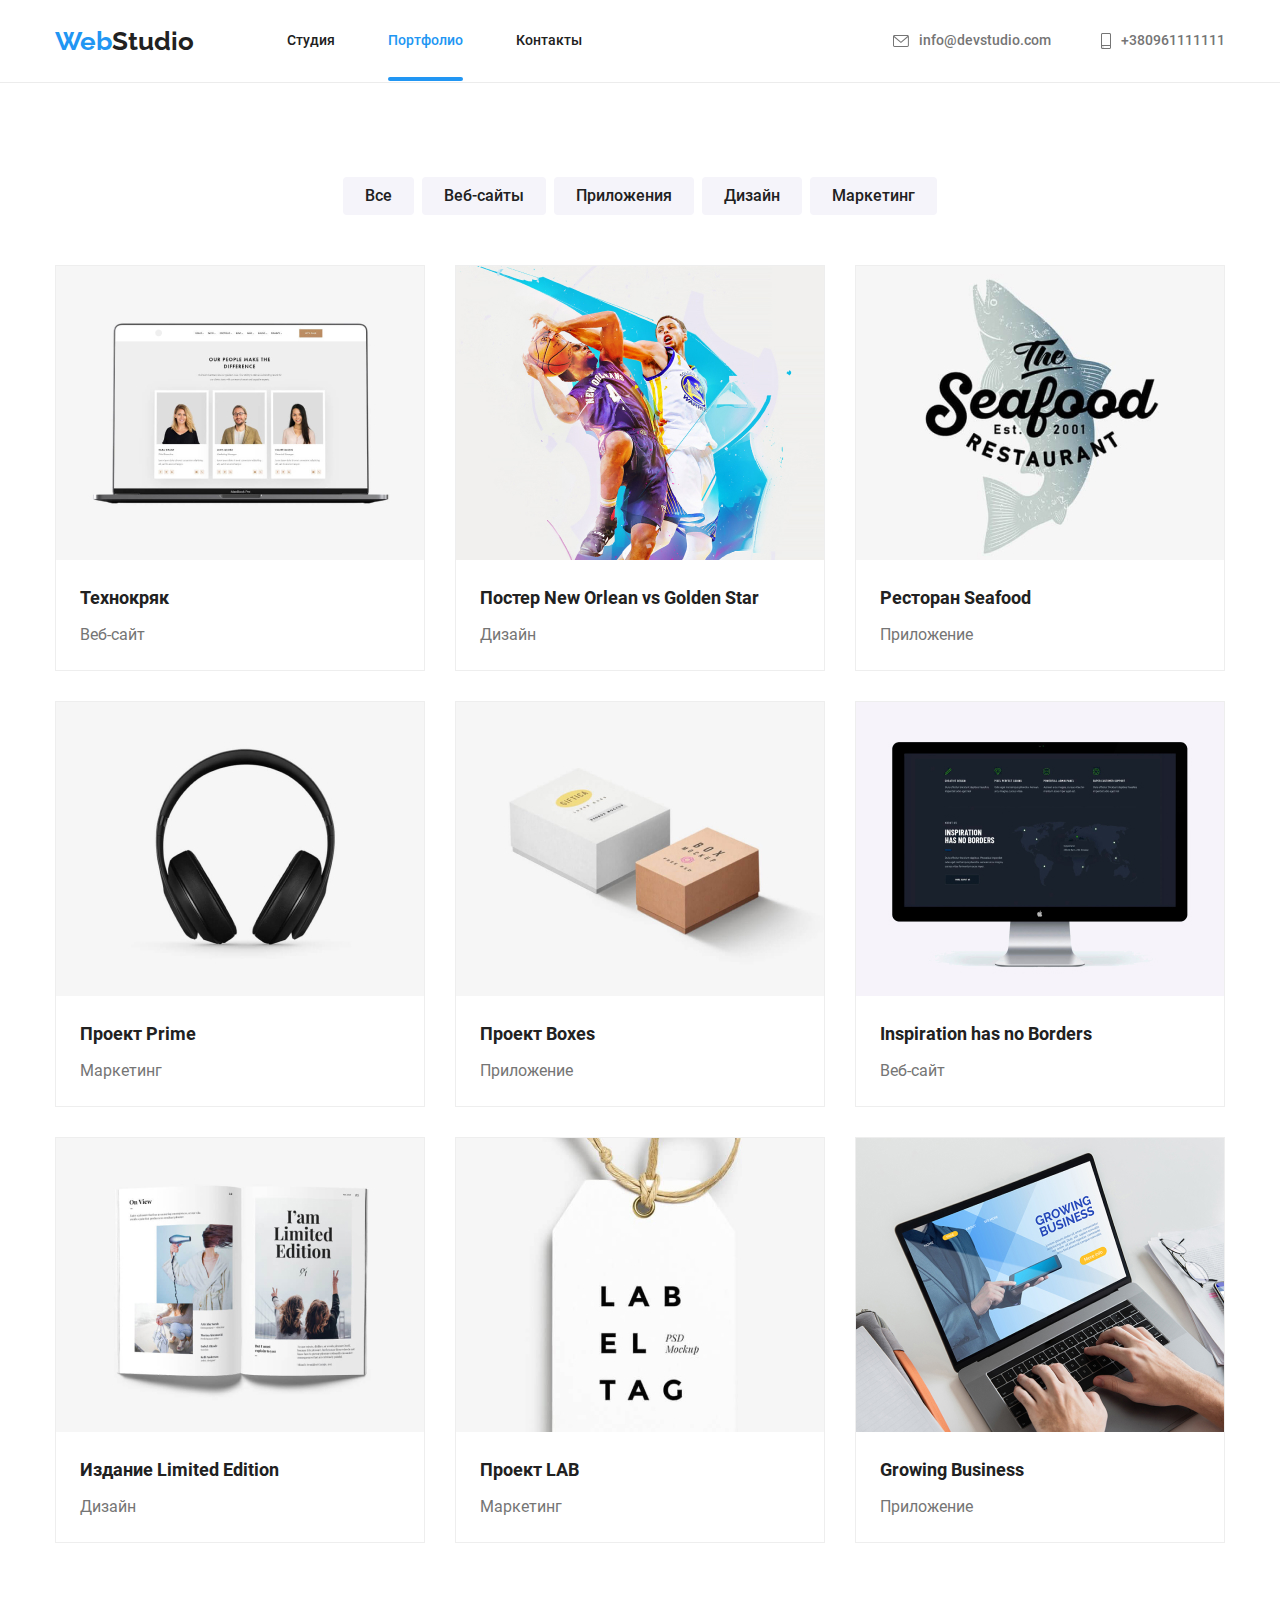
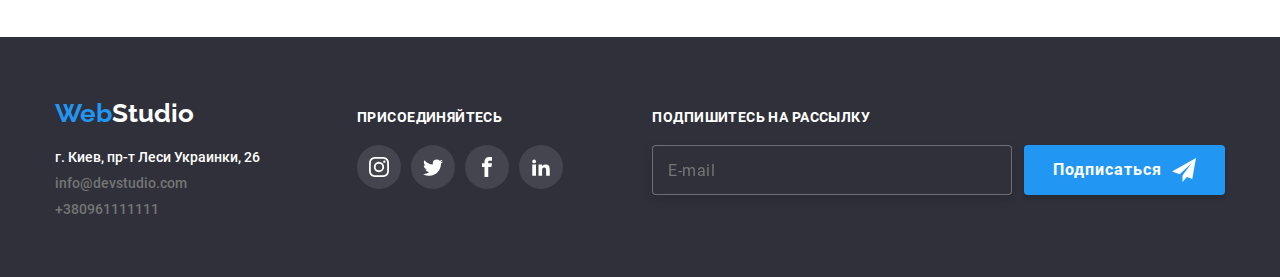
==== commit ae3b3b16: "Делает рефакторинг кода и стилей" ====
--- a/portfolio.html
+++ b/portfolio.html
@@ -8,8 +8,8 @@
       rel="stylesheet" href="https://cdnjs.cloudflare.com/ajax/libs/modern-normalize/1.0.0/modern-normalize.min.css"
       integrity="sha512-ISS7cAi1PEhQ8jnbJpJZMd29NlhNj4AWYyLOSp2CE/CsHxTCu+r+t0D2yoJudVrd0/8fTVPUVDzY5Tvli75u/g==" crossorigin="anonymous"
     /> -->
-    <link rel="preconnect" href="https://fonts.gstatic.com">
-    <link href="https://fonts.googleapis.com/css2?family=Raleway:wght@700&family=Roboto:wght@400;500;700;900&display=swap" rel="stylesheet">
+    <!-- <link rel="preconnect" href="https://fonts.gstatic.com">
+    <link href="https://fonts.googleapis.com/css2?family=Raleway:wght@700&family=Roboto:wght@400;500;700;900&display=swap" rel="stylesheet"> -->
     <link rel="stylesheet" href="./css/main.min.css">
 </head>
 <body>
@@ -47,7 +47,7 @@
     <main>
         <!--Портфолио-->
         
-      <section class="portfolio-cards">
+      <section class="cards">
           <div class="container">
                <h1 class="visually-hidden">Наше портфолио</h1>
                <ul class="ul-nostyle  filter-buttons">
@@ -59,182 +59,182 @@
                </ul>
         
 
-               <ul class="ul-nostyle cards-container">
-                   <li class="cards-element" >
-                        <a href="#" class="cards-nostyle cards-link">
-                          <div class="cards-position">
+               <ul class="ul-nostyle cards__container">
+                   <li class="cards__element" >
+                        <a href="#" class="cards-nostyle cards__link">
+                          <div class="cards__position">
                            <img src="./images/portfolio/img01.jpg" alt="открытый ноутбук" width="370" height="294">               
                            <div class="overlay-portfolio">
-                            <p class="cards-content">
+                            <p class="cards__content">
                               Технокряк это современная площадка распространения коронавируса.
                               Компании используют эту платформу для цифрового шпионажа и атак на
                               защищенніе сервера конкурентов.
                             </p>
                            </div>
                        </div>  
-                           <div class="cards-information">
-                                <h2 class="title-text cards-title">Технокряк</h2>
-                                <p class="cards-text">Веб-сайт</p>
+                           <div class="cards__information">
+                                <h2 class="title-text cards__title">Технокряк</h2>
+                                <p class="cards__text">Веб-сайт</p>
                              </div>     
                         </a>
                     </li>
 
 
 
-                    <li class="cards-element" >
-                        <a href="#" class="cards-nostyle cards-link">
-                          <div class="cards-position">
+                    <li class="cards__element" >
+                        <a href="#" class="cards-nostyle cards__link">
+                          <div class="cards__position">
                             <img src="./images/portfolio/img02.jpg" alt="баскетболисты" width="370" height="294">                
                             <div class="overlay-portfolio">
-                              <p class="cards-content">
+                              <p class="cards__content">
                                 Технокряк это современная площадка распространения коронавируса.
                                 Компании используют эту платформу для цифрового шпионажа и атак на
                                 защищенніе сервера конкурентов.
                               </p>
                              </div>
                          </div>               
-                            <div class="cards-information">
-                                 <h2 class="title-text cards-title">Постер New Orlean vs Golden Star</h2>
-                                 <p class="cards-text">Дизайн</p>
+                            <div class="cards__information">
+                                 <h2 class="title-text cards__title">Постер New Orlean vs Golden Star</h2>
+                                 <p class="cards__text">Дизайн</p>
                                </div>
                          </a>
                     </li>
 
 
 
-                    <li class="cards-element" >
-                        <a href="#" class="cards-nostyle cards-link">
-                          <div class="cards-position">
+                    <li class="cards__element" >
+                        <a href="#" class="cards-nostyle cards__link">
+                          <div class="cards__position">
                             <img src="./images/portfolio/img03.jpg" alt="картинка с рыбой" width="370" height="294">                
                             <div class="overlay-portfolio">
-                              <p class="cards-content">
+                              <p class="cards__content">
                                 Технокряк это современная площадка распространения коронавируса.
                                 Компании используют эту платформу для цифрового шпионажа и атак на
                                 защищенніе сервера конкурентов.
                               </p>
                              </div>
                          </div>                              
-                            <div class="cards-information">
-                                  <h2 class="title-text cards-title">Ресторан Seafood</h2>
-                                  <p class="cards-text">Приложение</p>
+                            <div class="cards__information">
+                                  <h2 class="title-text cards__title">Ресторан Seafood</h2>
+                                  <p class="cards__text">Приложение</p>
                                </div>
                         </a>
                     </li>
 
-                    <li class="cards-element" >
-                        <a href="#" class="cards-nostyle cards-link">
-                          <div class="cards-position">
+                    <li class="cards__element" >
+                        <a href="#" class="cards-nostyle cards__link">
+                          <div class="cards__position">
                             <img src="./images/portfolio/img04.jpg" alt="наушники" width="370" height="294">                
                             <div class="overlay-portfolio">
-                              <p class="cards-content">
+                              <p class="cards__content">
                                 Технокряк это современная площадка распространения коронавируса.
                                 Компании используют эту платформу для цифрового шпионажа и атак на
                                 защищенніе сервера конкурентов.
                               </p>
                              </div>
                           </div>                          
-                            <div class="cards-information">
-                                  <h2 class="title-text cards-title">Проект Prime</h2>
-                                  <p class="cards-text">Маркетинг</p>
+                            <div class="cards__information">
+                                  <h2 class="title-text cards__title">Проект Prime</h2>
+                                  <p class="cards__text">Маркетинг</p>
                                </div>
                         </a>
                     </li>
 
 
-                    <li class="cards-element" >
-                        <a href="#" class="cards-nostyle cards-link">
-                          <div class="cards-position">
+                    <li class="cards__element" >
+                        <a href="#" class="cards-nostyle cards__link">
+                          <div class="cards__position">
                             <img src="./images/portfolio/img05.jpg" alt="коробочки" width="370" height="294">                
                             <div class="overlay-portfolio">
-                              <p class="cards-content">
+                              <p class="cards__content">
                                 Технокряк это современная площадка распространения коронавируса.
                                 Компании используют эту платформу для цифрового шпионажа и атак на
                                 защищенніе сервера конкурентов.
                               </p>
                              </div>
                           </div>                  
-                            <div class="cards-information">
-                                <h2 class="title-text cards-title">Проект Boxes</h2>
-                                <p class="cards-text">Приложение</p>
-                             </div>
-                        </a>
-                    </li>
-
-                    <li class="cards-element" >
-                        <a href="#" class="cards-nostyle cards-link">
-                           <div class="cards-position">
+                            <div class="cards__information">
+                                <h2 class="title-text cards__title">Проект Boxes</h2>
+                                <p class="cards__text">Приложение</p>
+                             </div>
+                        </a>
+                    </li>
+
+                    <li class="cards__element" >
+                        <a href="#" class="cards-nostyle cards__link">
+                           <div class="cards__position">
                             <img src="./images/portfolio/img06.jpg" alt="монитор" width="370" height="294">                
                             <div class="overlay-portfolio">
-                              <p class="cards-content">
+                              <p class="cards__content">
                                 Технокряк это современная площадка распространения коронавируса.
                                 Компании используют эту платформу для цифрового шпионажа и атак на
                                 защищенніе сервера конкурентов.
                               </p>
                             </div>
                           </div>    
-                            <div class="cards-information">
-                                <h2 class="title-text cards-title">Inspiration has no Borders</h2>
-                                <p class="cards-text">Веб-сайт</p>
-                             </div>
-                        </a>
-                    </li>
-
-
-
-                    <li class="cards-element" >
-                       <a href="#" class="cards-nostyle  cards-link">
-                          <div class="cards-position">
+                            <div class="cards__information">
+                                <h2 class="title-text cards__title">Inspiration has no Borders</h2>
+                                <p class="cards__text">Веб-сайт</p>
+                             </div>
+                        </a>
+                    </li>
+
+
+
+                    <li class="cards__element" >
+                       <a href="#" class="cards-nostyle  cards__link">
+                          <div class="cards__position">
                             <img src="./images/portfolio/img07.jpg" alt="книга" width="370" height="294">                
                             <div class="overlay-portfolio">
-                              <p class="cards-content">
+                              <p class="cards__content">
                                 Технокряк это современная площадка распространения коронавируса.
                                 Компании используют эту платформу для цифрового шпионажа и атак на
                                 защищенніе сервера конкурентов.
                               </p>
                             </div>
                           </div>              
-                               <div class="cards-information">
-                                   <h2 class="title-text cards-title">Издание Limited Edition</h2>
-                                   <p class="cards-text">Дизайн</p>
+                               <div class="cards__information">
+                                   <h2 class="title-text cards__title">Издание Limited Edition</h2>
+                                   <p class="cards__text">Дизайн</p>
                                </div>
                        </a>
                     </li>           
                     
-                    <li class="cards-element" >
-                        <a href="#" class="cards-nostyle cards-link">
-                          <div class="cards-position">
+                    <li class="cards__element" >
+                        <a href="#" class="cards-nostyle cards__link">
+                          <div class="cards__position">
                             <img src="./images/portfolio/img08.jpg" alt="бирка" width="370" height="294">                
                             <div class="overlay-portfolio">
-                              <p class="cards-content">
+                              <p class="cards__content">
                                 Технокряк это современная площадка распространения коронавируса.
                                 Компании используют эту платформу для цифрового шпионажа и атак на
                                 защищенніе сервера конкурентов.
                               </p>
                             </div>
                           </div>    
-                            <div class="cards-information">
-                                <h2 class="title-text cards-title">Проект LAB</h2>
-                                <p class="cards-text">Маркетинг</p>
-                             </div>
-                        </a>
-                    </li>
-
-
-                    <li class="cards-element" >
-                        <a href="#" class="cards-nostyle cards-link">
-                          <div class="cards-position">
+                            <div class="cards__information">
+                                <h2 class="title-text cards__title">Проект LAB</h2>
+                                <p class="cards__text">Маркетинг</p>
+                             </div>
+                        </a>
+                    </li>
+
+
+                    <li class="cards__element" >
+                        <a href="#" class="cards-nostyle cards__link">
+                          <div class="cards__position">
                             <img src="./images/portfolio/img09.jpg" alt="клавиатура ноутбука" width="370" height="294">                
                             <div class="overlay-portfolio">
-                              <p class="cards-content">
+                              <p class="cards__content">
                                 Технокряк это современная площадка распространения коронавируса.
                                 Компании используют эту платформу для цифрового шпионажа и атак на
                                 защищенніе сервера конкурентов.
                               </p>
                             </div>
                           </div>    
-                            <div class="cards-information">
-                                 <h2 class="title-text cards-title">Growing Business</h2>
-                                 <p class="cards-text">Приложение</p>
+                            <div class="cards__information">
+                                 <h2 class="title-text cards__title">Growing Business</h2>
+                                 <p class="cards__text">Приложение</p>
                             </div>
                         </a>
                     </li>                
--- a/css/main.min.css
+++ b/css/main.min.css
@@ -1,2 +1,2 @@
-/*! modern-normalize v1.0.0 | MIT License | https://github.com/sindresorhus/modern-normalize */*,*::before,*::after{-webkit-box-sizing:border-box;box-sizing:border-box}:root{-moz-tab-size:4;-o-tab-size:4;tab-size:4}html{line-height:1.15;-webkit-text-size-adjust:100%}body{margin:0}body{font-family:system-ui,-apple-system,"Segoe UI",Roboto,Helvetica,Arial,sans-serif,"Apple Color Emoji","Segoe UI Emoji"}hr{height:0;color:inherit}abbr[title]{-webkit-text-decoration:underline dotted;text-decoration:underline dotted}b,strong{font-weight:bolder}code,kbd,samp,pre{font-family:ui-monospace, SFMono-Regular, Consolas, 'Liberation Mono', Menlo, monospace;font-size:1em}small{font-size:80%}sub,sup{font-size:75%;line-height:0;position:relative;vertical-align:baseline}sub{bottom:-0.25em}sup{top:-0.5em}table{text-indent:0;border-color:inherit}button,input,optgroup,select,textarea{font-family:inherit;font-size:100%;line-height:1.15;margin:0}button,select{text-transform:none}button,[type='button'],[type='reset'],[type='submit']{-webkit-appearance:button}::-moz-focus-inner{border-style:none;padding:0}:-moz-focusring{outline:1px dotted ButtonText}:-moz-ui-invalid{box-shadow:none}legend{padding:0}progress{vertical-align:baseline}::-webkit-inner-spin-button,::-webkit-outer-spin-button{height:auto}[type='search']{-webkit-appearance:textfield;outline-offset:-2px}::-webkit-search-decoration{-webkit-appearance:none}::-webkit-file-upload-button{-webkit-appearance:button;font:inherit}summary{display:list-item}.ul-nostyle{list-style:none;margin:0;padding:0}img{display:block}.link-nostyle{display:inline-block;text-decoration:none;margin:0;padding:0;-webkit-transition:color 250ms cubic-bezier(0.4, 0, 0.2, 1),background-color 250ms cubic-bezier(0.4, 0, 0.2, 1);transition:color 250ms cubic-bezier(0.4, 0, 0.2, 1),background-color 250ms cubic-bezier(0.4, 0, 0.2, 1);font-weight:500;font-size:14px;line-height:1.14}.link-nostyle:hover,.link-nostyle:focus{color:#2196F3}.link-footer{display:-webkit-box;display:-ms-flexbox;display:flex;-webkit-box-align:center;-ms-flex-align:center;align-items:center;text-decoration:none;margin:0;padding:0;-webkit-transition:color 250ms cubic-bezier(0.4, 0, 0.2, 1),background-color 250ms cubic-bezier(0.4, 0, 0.2, 1);transition:color 250ms cubic-bezier(0.4, 0, 0.2, 1),background-color 250ms cubic-bezier(0.4, 0, 0.2, 1);font-weight:500;font-size:14px;line-height:1.14}.link-footer:hover,.link-footer:focus{color:#2196F3}.cards-nostyle{text-decoration:none;color:#757575}body{font-family:Roboto,sans-serif;font-weight:400;font-size:14px;line-height:1.72;color:#757575;background-color:#fff}.visually-hidden{position:absolute;clip:rect(0 0 0 0);width:1px;height:1px;margin:-1px}.activ-page{color:#2196F3;padding:32px 0}.item .activ-page{position:relative}.activ-page::after{position:absolute;bottom:0;left:0;content:"";height:4px;width:100%;border-radius:2px;background:#2196F3}.logo{margin-right:93px;padding-top:25px;padding-bottom:25px;font-weight:700;font-size:26px;line-height:1.2;font-family:Raleway,sans-serif;color:#2196F3}.logo-footer{padding-top:0px;padding-bottom:0px;margin-bottom:20px}.header-color{color:#212121}.footer-color{color:#fff}.container{margin:0px auto;padding:0px 15px;width:1200px}.title-text{margin-top:0px;margin-bottom:0px;color:#212121}.button{display:inline-block;border:none;border-radius:4px;font-family:inherit;color:#000000;background-color:#fff;-webkit-transition:background-color 250ms cubic-bezier(0.4, 0, 0.2, 1),color 250ms cubic-bezier(0.4, 0, 0.2, 1),-webkit-box-shadow 250ms cubic-bezier(0.4, 0, 0.2, 1);transition:background-color 250ms cubic-bezier(0.4, 0, 0.2, 1),color 250ms cubic-bezier(0.4, 0, 0.2, 1),-webkit-box-shadow 250ms cubic-bezier(0.4, 0, 0.2, 1);transition:background-color 250ms cubic-bezier(0.4, 0, 0.2, 1),color 250ms cubic-bezier(0.4, 0, 0.2, 1),box-shadow 250ms cubic-bezier(0.4, 0, 0.2, 1);transition:background-color 250ms cubic-bezier(0.4, 0, 0.2, 1),color 250ms cubic-bezier(0.4, 0, 0.2, 1),box-shadow 250ms cubic-bezier(0.4, 0, 0.2, 1),-webkit-box-shadow 250ms cubic-bezier(0.4, 0, 0.2, 1)}.button.primary{padding:10px 32px;background-color:#2196F3;font-weight:700;font-size:16px;line-height:1.88;letter-spacing:0.06em;color:#fff}.button.secondary{padding:6px 22px;background-color:#F5F4FA;font-weight:500;font-size:16px;line-height:1.62;text-align:center;color:#212121}.button:hover,.button:focus,.button.secondary:hover,.button.secondary:focus{cursor:pointer;outline:none;-webkit-box-shadow:0px 3px 1px rgba(0,0,0,0.1),0px 1px 2px rgba(0,0,0,0.08),0px 2px 2px rgba(0,0,0,0.12);box-shadow:0px 3px 1px rgba(0,0,0,0.1),0px 1px 2px rgba(0,0,0,0.08),0px 2px 2px rgba(0,0,0,0.12);background-color:#2196F3;color:#fff}.mail-button{display:-webkit-box;display:-ms-flexbox;display:flex;height:50px;-webkit-box-align:center;-ms-flex-align:center;align-items:center;padding:0 29px;color:#fff;font-weight:700;font-size:16px;line-height:1.88;letter-spacing:0.06em;background-color:#2196F3;-webkit-box-shadow:0px 4px 4px rgba(0,0,0,0.15);box-shadow:0px 4px 4px rgba(0,0,0,0.15);border-radius:4px}.mail-button-text{margin-right:10px}.mail-button-icon{fill:currentColor}.form-button{margin-left:auto;margin-right:auto;padding:10px 55px;font-weight:700;font-size:16px;line-height:1.875;letter-spacing:0.06em;-webkit-box-shadow:0px 4px 4px rgba(0,0,0,0.15);box-shadow:0px 4px 4px rgba(0,0,0,0.15);background-color:#2196F3;color:#fff}.button.form-button:hover,.button.form-button:focus{background-color:#188CE8}.modal-button{position:absolute;top:8px;right:8px;display:-webkit-box;display:-ms-flexbox;display:flex;-webkit-box-pack:center;-ms-flex-pack:center;justify-content:center;-webkit-box-align:center;-ms-flex-align:center;align-items:center;padding:0px;-webkit-transition:color 250ms cubic-bezier(0.4, 0, 0.2, 1),border 250ms cubic-bezier(0.4, 0, 0.2, 1);transition:color 250ms cubic-bezier(0.4, 0, 0.2, 1),border 250ms cubic-bezier(0.4, 0, 0.2, 1);cursor:pointer;width:31px;height:31px;border:1px solid rgba(0,0,0,0.1);border-radius:50%;color:#212121;background-color:#fff}.modal-button:hover,.modal-button:focus{color:#2196F3}.cross,.cross :hover{fill:currentColor}.social-button{display:-webkit-box;display:-ms-flexbox;display:flex;-webkit-box-pack:center;-ms-flex-pack:center;justify-content:center;-webkit-box-align:center;-ms-flex-align:center;align-items:center;padding:0px;cursor:pointer;border:none;height:100%;width:100%;border-radius:50%;color:#AFB1B8;background-color:#fff;fill:#AFB1B8}.social-button:hover,.social-button:focus{color:#fff;background-color:#2196F3}.social-element{display:-webkit-box;display:-ms-flexbox;display:flex;margin-right:10px;height:44px;width:44px}.social-element:last-child{margin-right:0px}.buton-icon{width:20px;height:20px;fill:currentColor}.nav{display:-webkit-box;display:-ms-flexbox;display:flex;-webkit-box-align:center;-ms-flex-align:center;align-items:center}.header-nav{display:-webkit-box;display:-ms-flexbox;display:flex;-webkit-box-align:center;-ms-flex-align:center;align-items:center;-webkit-box-pack:justify;-ms-flex-pack:justify;justify-content:space-between}.site-nav .item{display:inline-block;margin-right:50px}.site-nav .item:last-child{margin-right:0px}.contact-nav{display:-webkit-box;display:-ms-flexbox;display:flex}.contact-nav .item{margin-right:50px}.contact-nav .item:last-child{margin-right:0px}.header-type{border-bottom:1px solid #ececec;background-color:#fff}.link-text{padding:32px 0px;color:#212121}.contact-text{display:-webkit-box;display:-ms-flexbox;display:flex;-webkit-box-align:center;-ms-flex-align:center;align-items:center;padding:32px 0px;color:#757575}.item .link-text{position:relative}.link-text:after{position:absolute;content:"";width:100%;height:4px;border-radius:2px;left:0;bottom:0;background-color:#2196F3;-webkit-transform:scale(0);transform:scale(0);-webkit-transition:-webkit-transform 250ms cubic-bezier(0.4, 0, 0.2, 1);transition:-webkit-transform 250ms cubic-bezier(0.4, 0, 0.2, 1);transition:transform 250ms cubic-bezier(0.4, 0, 0.2, 1);transition:transform 250ms cubic-bezier(0.4, 0, 0.2, 1), -webkit-transform 250ms cubic-bezier(0.4, 0, 0.2, 1)}.link-text:hover::after,.link-text:focus::after{-webkit-transform:scale(1);transform:scale(1)}.contact-icon{margin-right:10px;fill:currentColor}.footer-contact-text{color:#757575}.footer-type{padding:60px 0px;background-color:#2f303a}.footer-text{color:#fff}address{font-style:normal}.footer-element{margin-bottom:10px}.footer-element:last-child{margin-bottom:0px}.mail-list{display:-webkit-box;display:-ms-flexbox;display:flex;-webkit-box-align:center;-ms-flex-align:center;align-items:center}.email{display:-webkit-box;display:-ms-flexbox;display:flex;height:50px;width:360px;margin-right:12px;-webkit-box-align:center;-ms-flex-align:center;align-items:center}.mail-imput{height:100%;width:100%;margin:0;padding-left:15px;font-size:16px;line-height:1.25;letter-spacing:0.03em;background-color:#2f303a;border:1px solid rgba(255,255,255,0.3);border-radius:4px;-webkit-filter:drop-shadow(0px 4px 4px rgba(0,0,0,0.15));filter:drop-shadow(0px 4px 4px rgba(0,0,0,0.15));color:rgba(255,255,255,0.6)}.adress-container{margin-right:70px}.mail-container{margin-left:auto}.footer-contact{display:-webkit-box;display:-ms-flexbox;display:flex}.footer-social-title,.footer-mail-title{margin:12px 0px 20px;font-weight:700;font-size:14px;line-height:1.143;letter-spacing:0.03em;text-transform:uppercase;color:#fff}.social-list{display:-webkit-box;display:-ms-flexbox;display:flex}.buton-footer{background-color:rgba(255,255,255,0.1);color:#fff}.hero-type{padding:200px 0px;background-color:#2f303a;text-align:center}.hero-text{margin-top:0;margin-bottom:30px;font-weight:900;font-size:44px;line-height:1.36;letter-spacing:0.06em;text-transform:uppercase;color:#fff}.overlay{height:600px;max-width:1600px;margin-left:auto;margin-right:auto;background-image:-webkit-gradient(linear, left top, right top, from(rgba(47,48,58,0.4)), to(rgba(47,48,58,0.4))),url(../images/comando.jpg);background-image:linear-gradient(to right, rgba(47,48,58,0.4), rgba(47,48,58,0.4)),url(../images/comando.jpg);background-repeat:no-repeat;background-position:center;background-size:cover}.skils-type,.task-type{background-color:#fff}.skils-container,.task-list,.person-list,.list-clients{display:-webkit-box;display:-ms-flexbox;display:flex;-webkit-box-pack:center;-ms-flex-pack:center;justify-content:center}.skils-type{padding:94px 0px}.skils-title{margin-bottom:10px;font-weight:700;font-size:14px;line-height:1.14;text-transform:uppercase}.skils-text{margin:0;letter-spacing:0.03em}.skils-element{width:270px;margin-right:30px}.skils-element:last-child{margin-right:0px}.skils-element::before{display:block;content:"";height:120px;margin-bottom:30px;border-radius:4px;background:#F5F4FA;background-size:70px;background-repeat:no-repeat;background-position:center}.skils-element:nth-child(1)::before{background-image:url(../images/icons/antenna.svg)}.skils-element:nth-child(2)::before{background-image:url(../images/icons/clock.svg)}.skils-element:nth-child(3)::before{background-image:url(../images/icons/diagram.svg)}.skils-element:nth-child(4)::before{background-image:url(../images/icons/astronaut.svg)}.task-type{padding-bottom:94px}.task-img{position:relative}.task-name{position:absolute;bottom:0;left:0;display:-webkit-box;display:-ms-flexbox;display:flex;height:70px;width:100%;margin:0;padding:0;-webkit-box-pack:center;-ms-flex-pack:center;justify-content:center;-webkit-box-align:center;-ms-flex-align:center;align-items:center;font-weight:700;font-size:14px;line-height:1.143;letter-spacing:0.03em;text-transform:uppercase;background-color:rgba(47,48,58,0.8);color:#fff}.task-element{width:370;margin-right:30px}.task-element:last-child{margin-right:0px}.task-title,.person-title,.clients-title{margin-bottom:50px;text-align:center;font-weight:700;font-size:36px;line-height:1.17}.person-type{padding:94px 0px;background-color:#F5F4FA}.name-text{margin-bottom:10px;text-align:center;font-weight:500;font-size:16px;line-height:1.19}.person-work{margin-top:0px;margin-bottom:16px;text-align:center;font-size:16px;line-height:19px}.person-information{padding:30px 32px}.person-element{width:270px;margin-right:30px;-webkit-box-shadow:0px 1px 3px rgba(0,0,0,0.12),0px 1px 1px rgba(0,0,0,0.14),0px 2px 1px rgba(0,0,0,0.2);box-shadow:0px 1px 3px rgba(0,0,0,0.12),0px 1px 1px rgba(0,0,0,0.14),0px 2px 1px rgba(0,0,0,0.2);border-radius:0px 0px 4px 4px;background-color:#fff}.person-element:last-child{margin-right:0px}.regular-clients{padding-top:94px;padding-bottom:94px;background-color:#fff}.item-clients{display:-webkit-box;display:-ms-flexbox;display:flex;width:170px;height:90px;margin-right:30px;border:1px solid #AFB1B8;-webkit-transition:border 250ms cubic-bezier(0.4, 0, 0.2, 1);transition:border 250ms cubic-bezier(0.4, 0, 0.2, 1);color:#AFB1B8;border-radius:4px}.item-clients:last-child{margin-right:0px}.item-clients:hover,.item-clients:focus{cursor:pointer;border:1px solid #2196F3;color:#2196F3}.logo-tipe{display:-webkit-box;display:-ms-flexbox;display:flex;-webkit-box-pack:center;-ms-flex-pack:center;justify-content:center;-webkit-box-align:center;-ms-flex-align:center;align-items:center;margin:0px;padding:0px;width:100%;height:100%;color:currentColor}.clients-logo,.clients-logo:hover{fill:currentColor}.portfolio-cards{padding:94px 0}.cards-title{margin:0px;padding:0px;margin-bottom:4px;font-weight:700;font-size:18px;line-height:2.0}.cards-text{margin:0px;padding:0px;font-size:16px;line-height:1.88}.filter-buttons{display:-webkit-box;display:-ms-flexbox;display:flex;-webkit-box-pack:center;-ms-flex-pack:center;justify-content:center;margin-bottom:50px}.filter-element{margin-right:8px}.filter-element:last-child{margin-right:0px}.cards-container{display:-webkit-box;display:-ms-flexbox;display:flex;-ms-flex-wrap:wrap;flex-wrap:wrap}.cards-element{width:370px;margin-right:30px;margin-bottom:30px;border:1px solid #eeeeee;-webkit-transition:-webkit-box-shadow 250ms var(--cubic);transition:-webkit-box-shadow 250ms var(--cubic);transition:box-shadow 250ms var(--cubic);transition:box-shadow 250ms var(--cubic), -webkit-box-shadow 250ms var(--cubic)}.cards-element:nth-child(3n){margin-right:0px}.cards-element:nth-last-child(-n+3){margin-bottom:0px}.cards-link{display:block;width:100%;height:100%}.cards-element:hover,.cards-nostyle.cards-link:focus{-webkit-box-shadow:0px 1px 1px rgba(0,0,0,0.12),0px 4px 4px rgba(0,0,0,0.06),1px 4px 6px rgba(0,0,0,0.16);box-shadow:0px 1px 1px rgba(0,0,0,0.12),0px 4px 4px rgba(0,0,0,0.06),1px 4px 6px rgba(0,0,0,0.16)}.cards-information{padding:20px 24px}.cards-position{position:relative;overflow:hidden}.overlay-portfolio{position:absolute;top:0;left:0;width:100%;height:100%;background-color:rgba(33,150,243,0.9);-webkit-transform:translateY(100%);transform:translateY(100%);-webkit-transition:-webkit-transform 250ms cubic-bezier(0.4, 0, 0.2, 1);transition:-webkit-transform 250ms cubic-bezier(0.4, 0, 0.2, 1);transition:transform 250ms cubic-bezier(0.4, 0, 0.2, 1);transition:transform 250ms cubic-bezier(0.4, 0, 0.2, 1), -webkit-transform 250ms cubic-bezier(0.4, 0, 0.2, 1)}.cards-content{position:absolute;top:0;left:0;margin:0;padding:63px 24px;font-weight:400;font-size:18px;line-height:1.556;letter-spacing:0.03em;color:#fff}.cards-element:hover .overlay-portfolio,.cards-nostyle.cards-link:focus .overlay-portfolio{opacity:1;-webkit-transform:translateY(0);transform:translateY(0)}.backdrop{position:fixed;top:0;left:0;height:100%;width:100%;opacity:1;background-color:rgba(0,0,0,0.2);-webkit-transition:opacity 250ms cubic-bezier(0.4, 0, 0.2, 1);transition:opacity 250ms cubic-bezier(0.4, 0, 0.2, 1)}.backdrop.is-hidden{opacity:0;pointer-events:none}.modal{position:absolute;left:50%;top:50%;width:528px;height:581px;padding:40px;border-radius:4px;-webkit-box-shadow:0px 1px 3px rgba(0,0,0,0.12),0px 1px 1px rgba(0,0,0,0.14),0px 2px 1px rgba(0,0,0,0.2);box-shadow:0px 1px 3px rgba(0,0,0,0.12),0px 1px 1px rgba(0,0,0,0.14),0px 2px 1px rgba(0,0,0,0.2);background-color:#fff;-webkit-transform:translate(-50%, -50%) scale(1);transform:translate(-50%, -50%) scale(1);-webkit-transition:-webkit-transform 250ms cubic-bezier(0.4, 0, 0.2, 1);transition:-webkit-transform 250ms cubic-bezier(0.4, 0, 0.2, 1);transition:transform 250ms cubic-bezier(0.4, 0, 0.2, 1);transition:transform 250ms cubic-bezier(0.4, 0, 0.2, 1), -webkit-transform 250ms cubic-bezier(0.4, 0, 0.2, 1)}.apply-form{width:100%;margin-left:auto;margin-right:auto}.modal-title{margin:0 0 12px;font-weight:700;font-size:20px;line-height:1.15;text-align:center;letter-spacing:0.03em;color:#212121}.label-text{margin-bottom:4px;font-size:12px;line-height:1.167;letter-spacing:0.01em}.form-field{display:-webkit-box;display:-ms-flexbox;display:flex;-webkit-box-orient:vertical;-webkit-box-direction:normal;-ms-flex-direction:column;flex-direction:column;margin-bottom:10px;width:100%}.form-field input{width:100%;margin:0;padding:12px 16px 12px 42px;border:1px solid rgba(33,33,33,0.2);border-radius:4px;-webkit-transition:border 250ms cubic-bezier(0.4, 0, 0.2, 1);transition:border 250ms cubic-bezier(0.4, 0, 0.2, 1)}.form-field textarea{resize:none}.form-field textarea{width:100%;margin:0;padding:12px 16px;border:1px solid rgba(33,33,33,0.2);border-radius:4px}textarea::-webkit-input-placeholder{color:rgba(117,117,117,0.5)}textarea:-ms-input-placeholder{color:rgba(117,117,117,0.5)}textarea::-ms-input-placeholder{color:rgba(117,117,117,0.5)}textarea::placeholder{color:rgba(117,117,117,0.5)}.entry-field{position:relative}.field-icon{position:absolute;left:12px;top:50%;-webkit-transform:translateY(-50%);transform:translateY(-50%);width:18px;height:18px;fill:currentColor;-webkit-transition:fill 250ms cubic-bezier(0.4, 0, 0.2, 1);transition:fill 250ms cubic-bezier(0.4, 0, 0.2, 1)}.form-field input:hover,.form-field input:focus,.form-field textarea:hover,.form-field textarea:focus{cursor:pointer;outline:none;border:1px solid #2196F3}.form-field input:hover+.field-icon,.form-field input:focus+.field-icon{fill:#2196F3}.contract-link{color:#2196F3}.checkbox-container{display:-webkit-box;display:-ms-flexbox;display:flex;position:relative;margin-top:20px;margin-bottom:30px}.checkbox{position:absolute;width:1px;height:1px;margin:-1px;border:0;padding:0;clip:rect(0 0 0 0);overflow:hidden}.checkbox:checked+.label::after,.checkbox:checked:focus+.label::after{background-color:#2196F3;border:#2196F3;background-image:url(../images/icons/icon-check.svg);background-size:contain;background-origin:border-box}.checkbox:focus+.label::after{border:2px solid #2196F3}.label{display:-webkit-box;display:-ms-flexbox;display:flex;margin-left:auto;margin-right:auto;padding-left:8px}.label::after{position:absolute;left:12px;top:50%;-webkit-transform:translateY(-50%);transform:translateY(-50%);content:"";width:16px;height:16px;background-color:#fff;border:2px solid #212121;border-radius:4px}
+/*! modern-normalize v1.0.0 | MIT License | https://github.com/sindresorhus/modern-normalize */*,*::before,*::after{box-sizing:border-box}:root{-moz-tab-size:4;tab-size:4}html{line-height:1.15;-webkit-text-size-adjust:100%}body{margin:0}body{font-family:system-ui,-apple-system,"Segoe UI",Roboto,Helvetica,Arial,sans-serif,"Apple Color Emoji","Segoe UI Emoji"}hr{height:0;color:inherit}abbr[title]{text-decoration:underline dotted}b,strong{font-weight:bolder}code,kbd,samp,pre{font-family:ui-monospace, SFMono-Regular, Consolas, 'Liberation Mono', Menlo, monospace;font-size:1em}small{font-size:80%}sub,sup{font-size:75%;line-height:0;position:relative;vertical-align:baseline}sub{bottom:-0.25em}sup{top:-0.5em}table{text-indent:0;border-color:inherit}button,input,optgroup,select,textarea{font-family:inherit;font-size:100%;line-height:1.15;margin:0}button,select{text-transform:none}button,[type='button'],[type='reset'],[type='submit']{-webkit-appearance:button}::-moz-focus-inner{border-style:none;padding:0}:-moz-focusring{outline:1px dotted ButtonText}:-moz-ui-invalid{box-shadow:none}legend{padding:0}progress{vertical-align:baseline}::-webkit-inner-spin-button,::-webkit-outer-spin-button{height:auto}[type='search']{-webkit-appearance:textfield;outline-offset:-2px}::-webkit-search-decoration{-webkit-appearance:none}::-webkit-file-upload-button{-webkit-appearance:button;font:inherit}summary{display:list-item}.ul-nostyle{margin:0;padding:0;list-style:none}.link-nostyle,.link-footer,.cards-nostyle{margin:0;padding:0;text-decoration:none}.link-footer,.nav,.header-nav,.contact-nav,.mail-list,.skils__container,.task__list,.task__name,.person__list,.clients__list{display:flex;align-items:center}img{display:block}@font-face{font-family:'Raleway';font-style:normal;font-weight:700;src:url("../fonts/raleway-v19-latin-700.eot");src:local(""),url("../fonts/raleway-v19-latin-700.eot?#iefix") format("embedded-opentype"),url("../fonts/raleway-v19-latin-700.woff2") format("woff2"),url("../fonts/raleway-v19-latin-700.woff") format("woff"),url("../fonts/raleway-v19-latin-700.ttf") format("truetype"),url("../fonts/raleway-v19-latin-700.svg#Raleway") format("svg")}@font-face{font-family:'Roboto';font-style:normal;font-weight:400;src:url("../fonts/roboto-v20-latin_cyrillic-regular.eot");src:local(""),url("../fonts/roboto-v20-latin_cyrillic-regular.eot?#iefix") format("embedded-opentype"),url("../fonts/roboto-v20-latin_cyrillic-regular.woff2") format("woff2"),url("../fonts/roboto-v20-latin_cyrillic-regular.woff") format("woff"),url("../fonts/roboto-v20-latin_cyrillic-regular.ttf") format("truetype"),url("../fonts/roboto-v20-latin_cyrillic-regular.svg#Roboto") format("svg")}@font-face{font-family:'Roboto';font-style:normal;font-weight:500;src:url("../fonts/roboto-v20-latin_cyrillic-500.eot");src:local(""),url("../fonts/roboto-v20-latin_cyrillic-500.eot?#iefix") format("embedded-opentype"),url("../fonts/roboto-v20-latin_cyrillic-500.woff2") format("woff2"),url("../fonts/roboto-v20-latin_cyrillic-500.woff") format("woff"),url("../fonts/roboto-v20-latin_cyrillic-500.ttf") format("truetype"),url("../fonts/roboto-v20-latin_cyrillic-500.svg#Roboto") format("svg")}@font-face{font-family:'Roboto';font-style:normal;font-weight:700;src:url("../fonts/roboto-v20-latin_cyrillic-700.eot");src:local(""),url("../fonts/roboto-v20-latin_cyrillic-700.eot?#iefix") format("embedded-opentype"),url("../fonts/roboto-v20-latin_cyrillic-700.woff2") format("woff2"),url("../fonts/roboto-v20-latin_cyrillic-700.woff") format("woff"),url("../fonts/roboto-v20-latin_cyrillic-700.ttf") format("truetype"),url("../fonts/roboto-v20-latin_cyrillic-700.svg#Roboto") format("svg")}@font-face{font-family:'Roboto';font-style:normal;font-weight:900;src:url("../fonts/roboto-v20-latin_cyrillic-900.eot");src:local(""),url("../fonts/roboto-v20-latin_cyrillic-900.eot?#iefix") format("embedded-opentype"),url("../fonts/roboto-v20-latin_cyrillic-900.woff2") format("woff2"),url("../fonts/roboto-v20-latin_cyrillic-900.woff") format("woff"),url("../fonts/roboto-v20-latin_cyrillic-900.ttf") format("truetype"),url("../fonts/roboto-v20-latin_cyrillic-900.svg#Roboto") format("svg")}.link-nostyle{display:inline-block;transition:color 250ms cubic-bezier(0.4, 0, 0.2, 1),background-color 250ms cubic-bezier(0.4, 0, 0.2, 1);font-weight:500;font-size:14px;line-height:1.14}.link-nostyle:hover,.link-nostyle:focus{color:#2196F3}.link-footer{transition:color 250ms cubic-bezier(0.4, 0, 0.2, 1),background-color 250ms cubic-bezier(0.4, 0, 0.2, 1);font-size:14px;font-weight:500;line-height:1.143}.link-footer:hover,.link-footer:focus{color:#2196F3}.cards-nostyle{color:#757575}body{font-family:Roboto,sans-serif;font-size:14px;font-weight:400;line-height:1.714;color:#757575;background-color:#fff}.visually-hidden{position:absolute;clip:rect(0 0 0 0);width:1px;height:1px;margin:-1px}.activ-page{color:#2196F3;padding:32px 0}.item .activ-page{position:relative}.activ-page::after{position:absolute;bottom:0;left:0;content:"";height:4px;width:100%;border-radius:2px;background:#2196F3}.logo{margin-right:93px;padding-top:25px;padding-bottom:25px;font-size:26px;font-weight:700;line-height:1.231;font-family:Raleway,sans-serif;color:#2196F3}.logo-footer{padding-top:0px;padding-bottom:0px;margin-bottom:20px}.header-color{color:#212121}.footer-color{color:#fff}.container{margin:0px auto;padding:0px 15px;width:1200px}.title-text{margin-top:0px;margin-bottom:0px;color:#212121}.button{display:inline-block;border:none;border-radius:4px;font-family:inherit;color:#000000;background-color:#fff;transition:background-color 250ms cubic-bezier(0.4, 0, 0.2, 1),color 250ms cubic-bezier(0.4, 0, 0.2, 1),box-shadow 250ms cubic-bezier(0.4, 0, 0.2, 1)}.button.primary{padding:10px 32px;background-color:#2196F3;font-size:16px;font-weight:700;line-height:1.875;letter-spacing:0.06em;color:#fff}.button.secondary{padding:6px 22px;background-color:#F5F4FA;font-size:16px;font-weight:500;line-height:1.625;text-align:center;color:#212121}.button.secondary:hover,.button.secondary:focus{cursor:pointer;outline:none;box-shadow:0px 3px 1px rgba(0,0,0,0.1),0px 1px 2px rgba(0,0,0,0.08),0px 2px 2px rgba(0,0,0,0.12);background-color:#2196F3;color:#fff}.button:hover,.button:focus{cursor:pointer;outline:none;box-shadow:0px 3px 1px rgba(0,0,0,0.1),0px 1px 2px rgba(0,0,0,0.08),0px 2px 2px rgba(0,0,0,0.12);background-color:#2196F3;color:#fff}.mail-button{display:flex;align-items:center;height:50px;padding:0 29px;color:#fff;font-size:16px;font-weight:700;line-height:1.875;letter-spacing:0.06em;background-color:#2196F3;box-shadow:0px 4px 4px rgba(0,0,0,0.15);border-radius:4px}.mail-button-text{margin-right:10px}.mail-button-icon{fill:currentColor}.form-button{margin-left:auto;margin-right:auto;padding:10px 55px;font-size:16px;font-weight:700;line-height:1.875;letter-spacing:0.06em;box-shadow:0px 4px 4px rgba(0,0,0,0.15);background-color:#2196F3;color:#fff}.form-button:hover,.form-button:focus{background-color:#188CE8}.modal-button{position:absolute;top:8px;right:8px;display:flex;justify-content:center;align-items:center;padding:0px;transition:color 250ms cubic-bezier(0.4, 0, 0.2, 1),border 250ms cubic-bezier(0.4, 0, 0.2, 1);cursor:pointer;width:31px;height:31px;border:1px solid rgba(0,0,0,0.1);border-radius:50%;color:#212121;background-color:#fff}.modal-button:hover,.modal-button:focus{color:#2196F3}.cross,.cross :hover{fill:currentColor}.social-button{display:flex;align-items:center;justify-content:center;padding:0px;cursor:pointer;border:none;height:100%;width:100%;border-radius:50%;color:#AFB1B8;background-color:#fff;fill:#AFB1B8}.social-button:hover,.social-button:focus{color:#fff;background-color:#2196F3}.social-element{display:flex;margin-right:10px;height:44px;width:44px}.social-element:last-child{margin-right:0px}.buton-icon{width:20px;height:20px;fill:currentColor}.header-nav{justify-content:space-between}.site-nav .item{display:inline-block;margin-right:50px}.site-nav .item:last-child{margin-right:0px}.contact-nav .item{margin-right:50px}.contact-nav .item:last-child{margin-right:0px}.header-type{border-bottom:1px solid #ececec;background-color:#fff}.link-text{padding:32px 0px;color:#212121}.contact-text{display:flex;align-items:center;padding:32px 0px;color:#757575}.item .link-text{position:relative}.link-text:after{position:absolute;content:"";width:100%;height:4px;border-radius:2px;left:0;bottom:0;background-color:#2196F3;transform:scale(0);transition:transform 250ms cubic-bezier(0.4, 0, 0.2, 1)}.link-text:hover::after,.link-text:focus::after{transform:scale(1)}.contact-icon{margin-right:10px;fill:currentColor}.footer-contact-text{color:#757575}.footer-type{padding:60px 0px;background-color:#2f303a}.footer-text{color:#fff}address{font-style:normal}.footer-element{margin-bottom:10px}.footer-element:last-child{margin-bottom:0px}.email{display:flex;height:50px;width:360px;margin-right:12px;align-items:center}.mail-imput{height:100%;width:100%;margin:0;padding-left:15px;font-size:16px;line-height:1.25;letter-spacing:0.03em;background-color:#2f303a;border:1px solid rgba(255,255,255,0.3);border-radius:4px;filter:drop-shadow(0px 4px 4px rgba(0,0,0,0.15));color:rgba(255,255,255,0.6)}.adress-container{margin-right:70px}.mail-container{margin-left:auto}.footer-contact{display:flex}.footer-social-title,.footer-mail-title{margin:12px 0px 20px;font-weight:700;font-size:14px;line-height:1.143;letter-spacing:0.03em;text-transform:uppercase;color:#fff}.social-list{display:flex}.buton-footer{background-color:rgba(255,255,255,0.1);color:#fff}.hero{padding:200px 0px;background-color:#2f303a;text-align:center}.hero__text{margin-top:0;margin-bottom:30px;font-size:44px;font-weight:900;line-height:1.364;letter-spacing:0.06em;text-transform:uppercase;color:#fff}.overlay{height:600px;max-width:1600px;margin-left:auto;margin-right:auto;background-image:linear-gradient(to right, rgba(47,48,58,0.4), rgba(47,48,58,0.4)),url(../images/comando.jpg);background-repeat:no-repeat;background-position:center;background-size:cover}.skils{padding:94px 0px;background-color:#fff}.skils__container{justify-content:center}.skils__title{margin-bottom:10px;font-size:14px;font-weight:700;line-height:1.143;text-transform:uppercase}.skils__text{margin:0;letter-spacing:0.03em}.skils__element{width:270px;margin-right:30px}.skils__element:last-child{margin-right:0px}.skils__element::before{display:block;content:"";height:120px;margin-bottom:30px;border-radius:4px;background:#F5F4FA;background-size:70px;background-repeat:no-repeat;background-position:center}.skils__element:nth-child(1)::before{background-image:url(../images/icons/antenna.svg)}.skils__element:nth-child(2)::before{background-image:url(../images/icons/clock.svg)}.skils__element:nth-child(3)::before{background-image:url(../images/icons/diagram.svg)}.skils__element:nth-child(4)::before{background-image:url(../images/icons/astronaut.svg)}.task{padding-bottom:94px;background-color:#fff}.task__title{margin-bottom:50px;text-align:center;font-size:36px;font-weight:700;line-height:1.167}.task__list{justify-content:center}.task__img{position:relative}.task__name{position:absolute;bottom:0;left:0;justify-content:center;height:70px;width:100%;margin:0;padding:0;font-size:14px;font-weight:700;line-height:1.143;letter-spacing:0.03em;text-transform:uppercase;background-color:rgba(47,48,58,0.8);color:#fff}.task__element{width:370;margin-right:30px}.task__element:last-child{margin-right:0px}.person{padding:94px 0px;background-color:#F5F4FA}.person__list{justify-content:center}.person__title{margin-bottom:50px;text-align:center;font-size:36px;font-weight:700;line-height:1.167}.person__text{margin-bottom:10px;text-align:center;font-size:16px;font-weight:500;line-height:1.188}.person__work{margin-top:0px;margin-bottom:16px;text-align:center;font-size:16px;line-height:19px}.person__information{padding:30px 32px}.person__element{width:270px;margin-right:30px;box-shadow:0px 1px 3px rgba(0,0,0,0.12),0px 1px 1px rgba(0,0,0,0.14),0px 2px 1px rgba(0,0,0,0.2);border-radius:0px 0px 4px 4px;background-color:#fff}.person__element:last-child{margin-right:0px}.clients{padding-top:94px;padding-bottom:94px;background-color:#fff}.clients__list{justify-content:center}.clients__title{margin-bottom:50px;text-align:center;font-size:36px;font-weight:700;line-height:1.167}.clients__item{display:flex;width:170px;height:90px;margin-right:30px;border:1px solid #AFB1B8;transition:border 250ms cubic-bezier(0.4, 0, 0.2, 1);color:#AFB1B8;border-radius:4px}.clients__item:last-child{margin-right:0px}.clients__item:hover,.clients__item:focus{cursor:pointer;border:1px solid #2196F3;color:#2196F3}.logo-tipe{display:flex;align-items:center;justify-content:center;margin:0px;padding:0px;width:100%;height:100%;color:currentColor}.clients-logo,.clients-logo:hover{fill:currentColor}.filter-buttons{display:flex;justify-content:center;margin-bottom:50px}.filter-element{margin-right:8px}.filter-element:last-child{margin-right:0px}.cards{padding:94px 0}.cards__title{margin:0px;padding:0px;margin-bottom:4px;font-size:18px;font-weight:700;line-height:2}.cards__text{margin:0px;padding:0px;font-size:16px;font-weight:400;line-height:1.875}.cards__container{display:flex;flex-wrap:wrap}.cards__link{display:block;width:100%;height:100%}.cards__element{width:370px;margin-right:30px;margin-bottom:30px;border:1px solid #eeeeee;transition:box-shadow 250ms var(--cubic)}.cards__element:nth-child(3n){margin-right:0px}.cards__element:nth-last-child(-n+3){margin-bottom:0px}.cards__information{padding:20px 24px}.cards__position{position:relative;overflow:hidden}.cards__content{position:absolute;top:0;left:0;margin:0;padding:63px 24px;font-weight:400;font-size:18px;line-height:1.556;letter-spacing:0.03em;color:#fff}.cards__element:hover,.cards-nostyle.cards__link:focus{box-shadow:0px 1px 1px rgba(0,0,0,0.12),0px 4px 4px rgba(0,0,0,0.06),1px 4px 6px rgba(0,0,0,0.16)}.overlay-portfolio{position:absolute;top:0;left:0;width:100%;height:100%;background-color:rgba(33,150,243,0.9);transform:translateY(100%);transition:transform 250ms cubic-bezier(0.4, 0, 0.2, 1)}.cards__element:hover .overlay-portfolio,.cards-nostyle.cards__link:focus .overlay-portfolio{opacity:1;transform:translateY(0)}.backdrop{position:fixed;top:0;left:0;height:100%;width:100%;opacity:1;background-color:rgba(0,0,0,0.2);transition:opacity 250ms cubic-bezier(0.4, 0, 0.2, 1)}.backdrop.is-hidden{opacity:0;pointer-events:none}.modal{position:absolute;left:50%;top:50%;width:528px;height:581px;padding:40px;border-radius:4px;box-shadow:0px 1px 3px rgba(0,0,0,0.12),0px 1px 1px rgba(0,0,0,0.14),0px 2px 1px rgba(0,0,0,0.2);background-color:#fff;transform:translate(-50%, -50%) scale(1);transition:transform 250ms cubic-bezier(0.4, 0, 0.2, 1)}.apply-form{width:100%;margin-left:auto;margin-right:auto}.modal-title{margin:0 0 12px;font-weight:700;font-size:20px;line-height:1.15;text-align:center;letter-spacing:0.03em;color:#212121}.label-text{margin-bottom:4px;font-size:12px;line-height:1.167;letter-spacing:0.01em}.form-field{display:flex;flex-direction:column;margin-bottom:10px;width:100%}.form-field input{width:100%;margin:0;padding:12px 16px 12px 42px;border:1px solid rgba(33,33,33,0.2);border-radius:4px;transition:border 250ms cubic-bezier(0.4, 0, 0.2, 1)}.form-field input:hover+.field-icon,.form-field input:focus+.field-icon{fill:#2196F3}.form-field input:hover,.form-field input:focus{cursor:pointer;outline:none;border:1px solid #2196F3}.form-field textarea{resize:none}.form-field textarea{width:100%;margin:0;padding:12px 16px;border:1px solid rgba(33,33,33,0.2);border-radius:4px}.form-field textarea::placeholder{color:rgba(117,117,117,0.5)}.form-field textarea:hover,.form-field textarea:focus{cursor:pointer;outline:none;border:1px solid #2196F3}.entry-field{position:relative}.field-icon{position:absolute;left:12px;top:50%;transform:translateY(-50%);width:18px;height:18px;fill:currentColor;transition:fill 250ms cubic-bezier(0.4, 0, 0.2, 1)}.contract-link{color:#2196F3}.checkbox-container{display:flex;position:relative;margin-top:20px;margin-bottom:30px}.checkbox{position:absolute;width:1px;height:1px;margin:-1px;border:0;padding:0;clip:rect(0 0 0 0);overflow:hidden}.checkbox:checked+.label::after,.checkbox:checked:focus+.label::after{background-color:#2196F3;border:#2196F3;background-image:url(../images/icons/icon-check.svg);background-size:contain;background-origin:border-box}.checkbox:focus+.label::after{border:2px solid #2196F3}.label{display:flex;margin-left:auto;margin-right:auto;padding-left:8px}.label::after{position:absolute;left:12px;top:50%;transform:translateY(-50%);content:"";width:16px;height:16px;background-color:#fff;border:2px solid #212121;border-radius:4px}
 /*# sourceMappingURL=main.min.css.map */